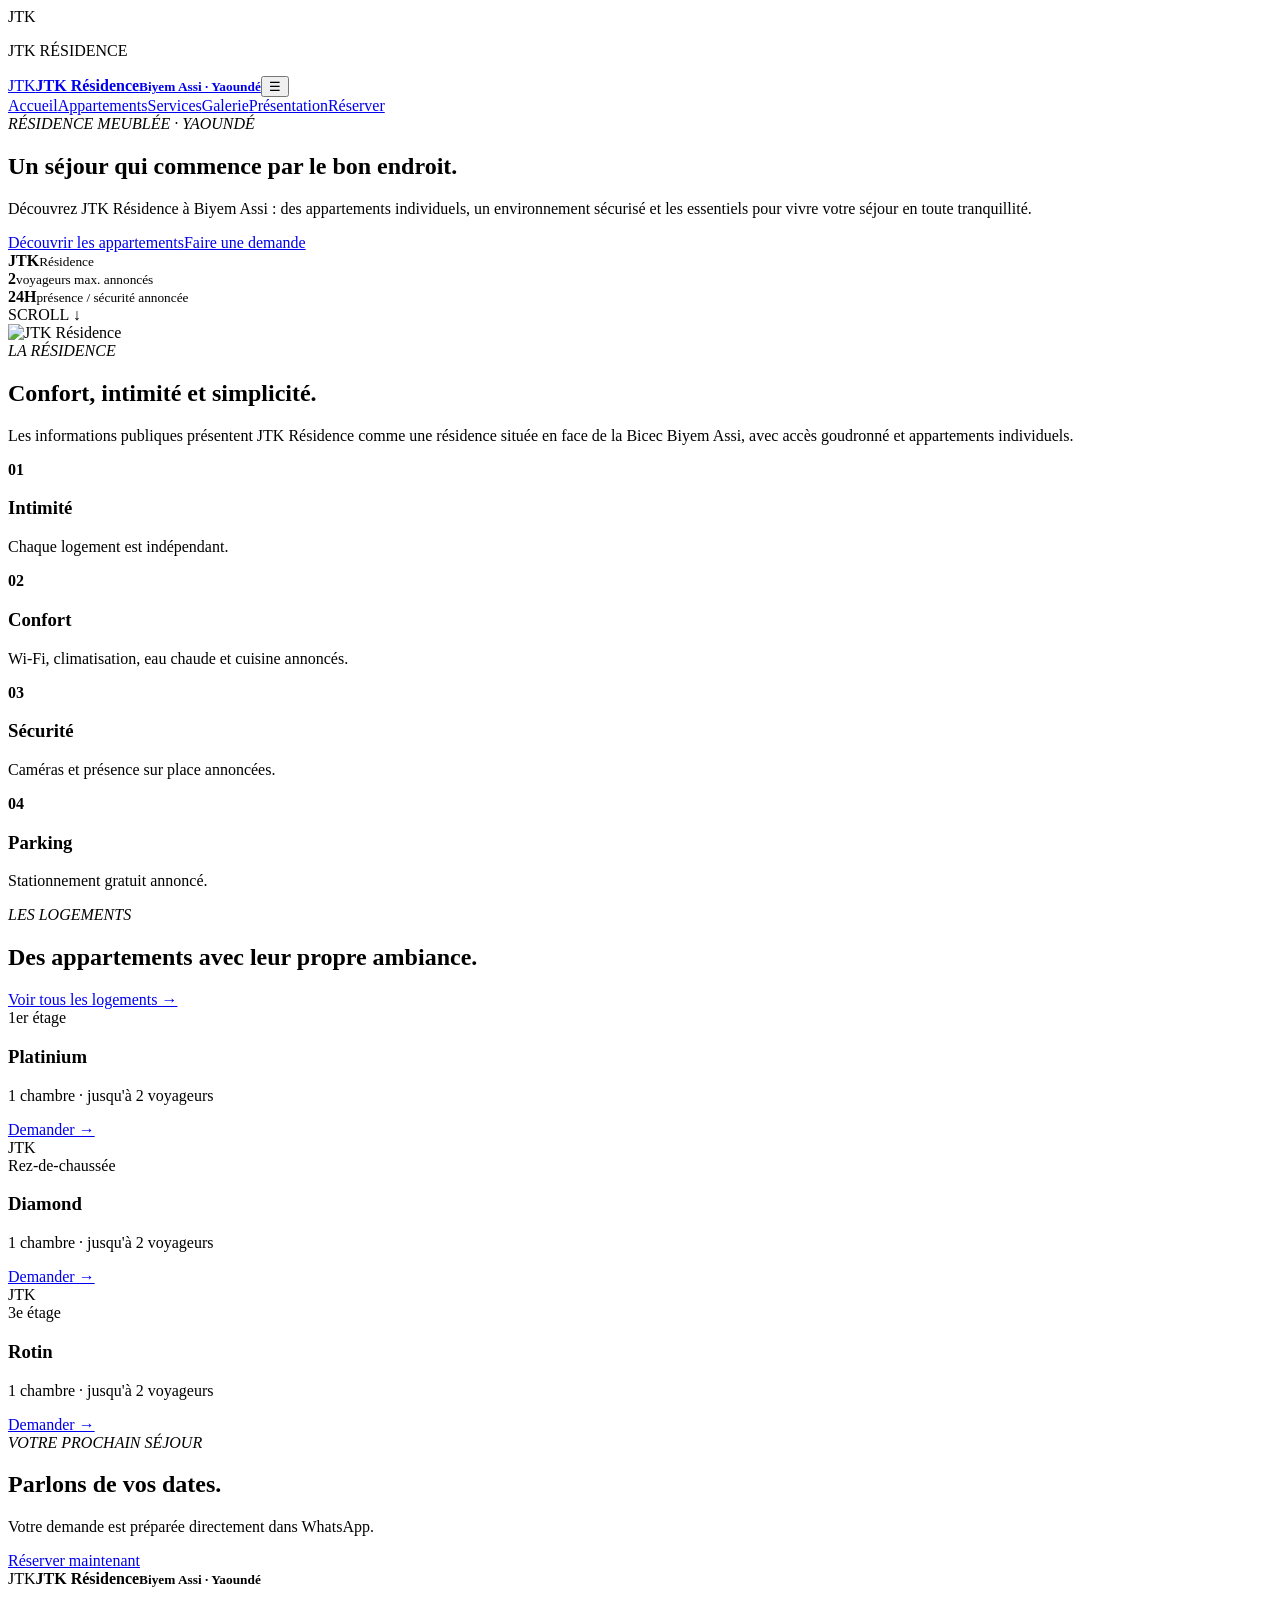
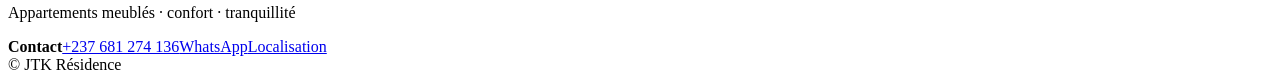
==== index.html @ b297d9b6 "Créer le site JTK Résidence" ====
<!doctype html><html lang="fr"><head><meta charset="utf-8"><meta name="viewport" content="width=device-width,initial-scale=1"><meta name="description" content="JTK Résidence — appartements meublés à Biyem Assi, Yaoundé."><title>JTK Résidence | Yaoundé</title><link rel="stylesheet" href="assets/css/style.css"></head><body>
<div class="preloader"><div class="loader-logo">JTK</div><p>JTK RÉSIDENCE</p><i></i></div><div class="page-wipe"></div>
<header class="header"><div class="wrap nav"><a class="brand" href="index.html"><span>JTK</span><b>JTK Résidence<small>Biyem Assi · Yaoundé</small></b></a><button class="menu" aria-label="Menu">☰</button><nav><a href="index.html">Accueil</a><a href="appartements.html">Appartements</a><a href="services.html">Services</a><a href="galerie.html">Galerie</a><a href="a-propos.html">Présentation</a><a class="pill" href="reservation.html">Réserver</a></nav></div></header>
<main><section class="hero"><div class="hero-bg"></div><div class="wrap hero-content reveal"><em>RÉSIDENCE MEUBLÉE · YAOUNDÉ</em><h1>Un séjour qui commence par le bon endroit.</h1><p>Découvrez JTK Résidence à Biyem Assi : des appartements individuels, un environnement sécurisé et les essentiels pour vivre votre séjour en toute tranquillité.</p><div class="actions"><a class="pill" href="appartements.html">Découvrir les appartements</a><a class="ghost" href="reservation.html">Faire une demande</a></div><div class="stats"><div><strong>JTK</strong><small>Résidence</small></div><div><strong>2</strong><small>voyageurs max. annoncés</small></div><div><strong>24H</strong><small>présence / sécurité annoncée</small></div></div></div><span class="scroll">SCROLL ↓</span></section>
<section class="section"><div class="wrap grid2"><div class="image-card reveal"><img src="https://a0.muscache.com/im/pictures/hosting/Hosting-U3RheVN1cHBseUxpc3Rpbmc6MTQ2MDY1MzM5MTc4NDMzODM2MA%3D%3D/original/935812b8-adc8-4808-ad6f-bfb70c0d30cc.jpeg?im_w=1440" alt="JTK Résidence"></div><div class="reveal"><em class="gold">LA RÉSIDENCE</em><h2>Confort, intimité et simplicité.</h2><p>Les informations publiques présentent JTK Résidence comme une résidence située en face de la Bicec Biyem Assi, avec accès goudronné et appartements individuels.</p><div class="mini-grid"><article><b>01</b><h3>Intimité</h3><p>Chaque logement est indépendant.</p></article><article><b>02</b><h3>Confort</h3><p>Wi‑Fi, climatisation, eau chaude et cuisine annoncés.</p></article><article><b>03</b><h3>Sécurité</h3><p>Caméras et présence sur place annoncées.</p></article><article><b>04</b><h3>Parking</h3><p>Stationnement gratuit annoncé.</p></article></div></div></div></section>
<section class="section dark"><div class="wrap"><div class="heading reveal"><em>LES LOGEMENTS</em><h2>Des appartements avec leur propre ambiance.</h2><a class="ghost" href="appartements.html">Voir tous les logements →</a></div><div class="cards"><article class="card reveal"><div class="card-img photo"></div><div><span>1er étage</span><h3>Platinium</h3><p>1 chambre · jusqu'à 2 voyageurs</p><a href="reservation.html">Demander →</a></div></article><article class="card reveal"><div class="card-img art">JTK</div><div><span>Rez-de-chaussée</span><h3>Diamond</h3><p>1 chambre · jusqu'à 2 voyageurs</p><a href="reservation.html">Demander →</a></div></article><article class="card reveal"><div class="card-img art2">JTK</div><div><span>3e étage</span><h3>Rotin</h3><p>1 chambre · jusqu'à 2 voyageurs</p><a href="reservation.html">Demander →</a></div></article></div></div></section>
<section class="section"><div class="wrap cta reveal"><div><em class="gold">VOTRE PROCHAIN SÉJOUR</em><h2>Parlons de vos dates.</h2><p>Votre demande est préparée directement dans WhatsApp.</p></div><a class="pill" href="reservation.html">Réserver maintenant</a></div></section></main>
<footer><div class="wrap foot"><div><div class="brand"><span>JTK</span><b>JTK Résidence<small>Biyem Assi · Yaoundé</small></b></div><p>Appartements meublés · confort · tranquillité</p></div><div><b>Contact</b><a href="tel:+237681274136">+237 681 274 136</a><a href="https://wa.me/237681274136" target="_blank">WhatsApp</a><a href="contact.html">Localisation</a></div></div><div class="copy">© <span class="year"></span> JTK Résidence</div></footer>
<script src="assets/js/main.js"></script></body></html>
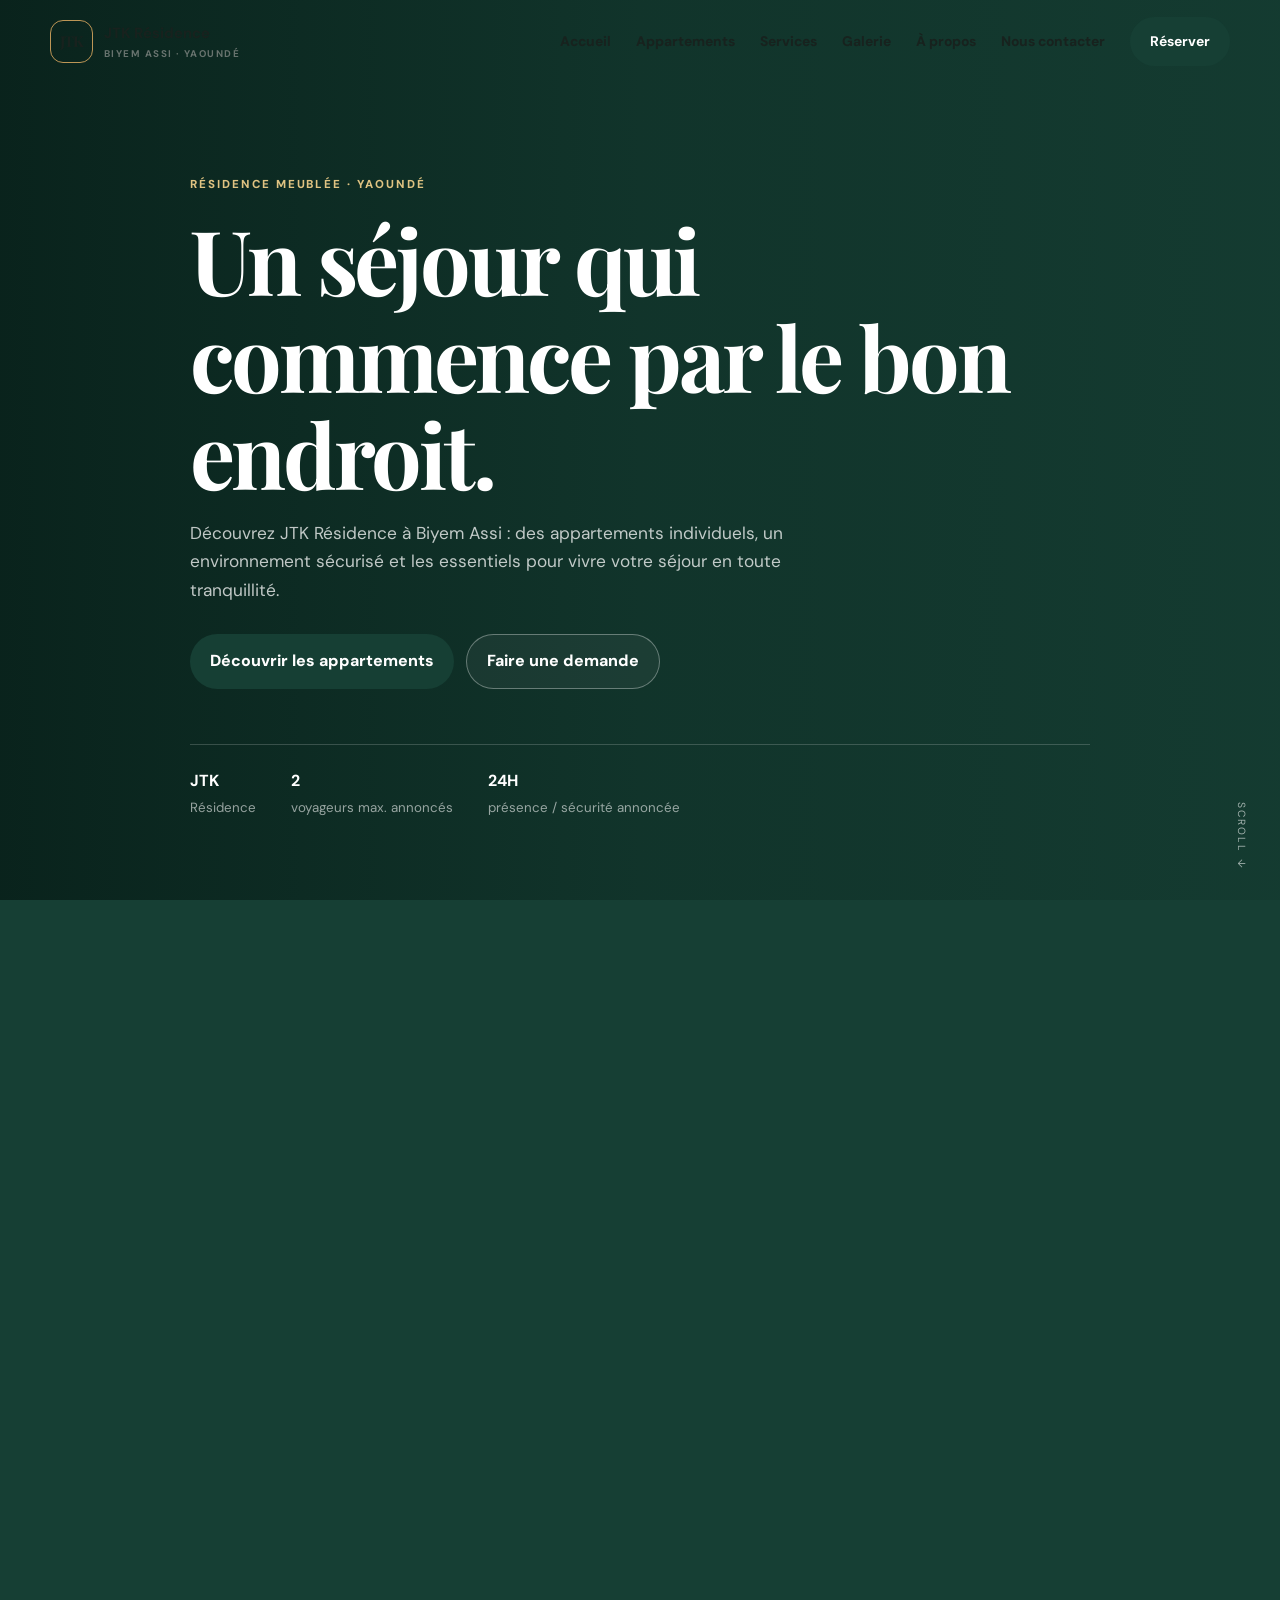
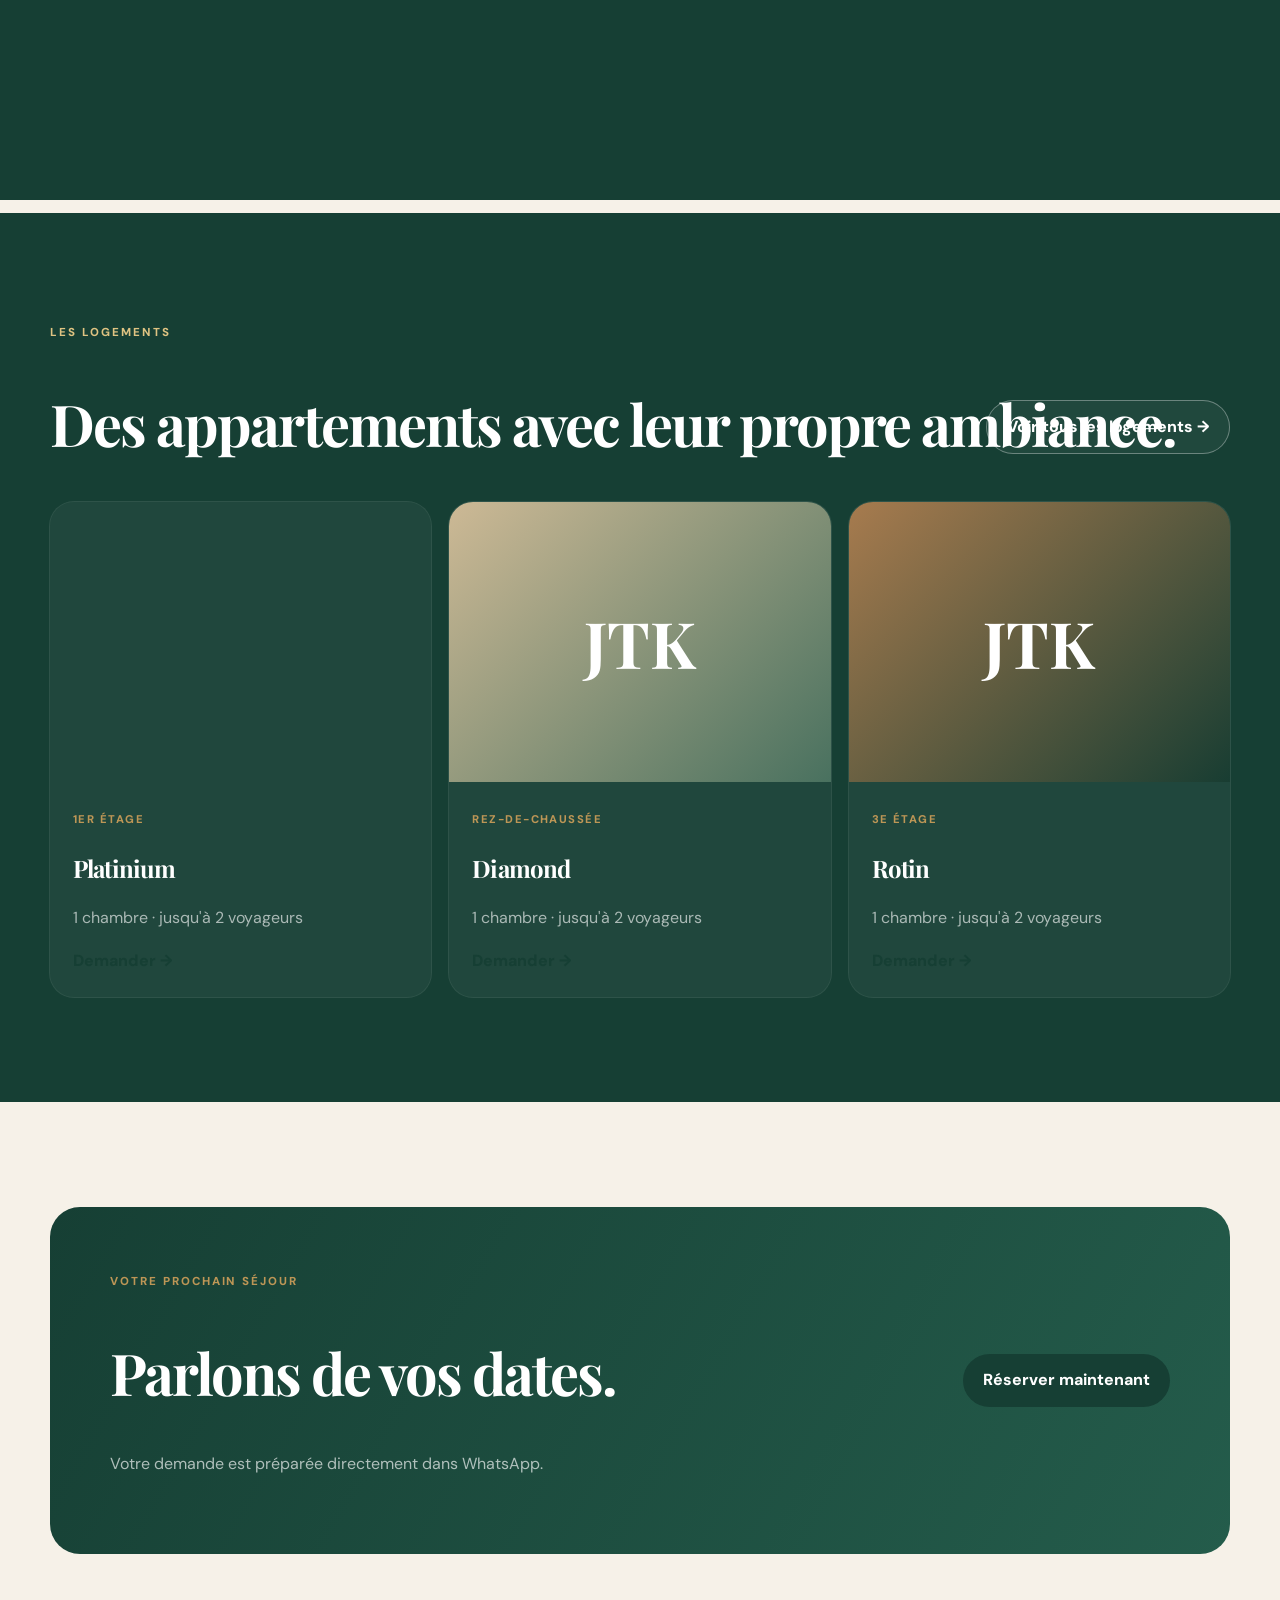
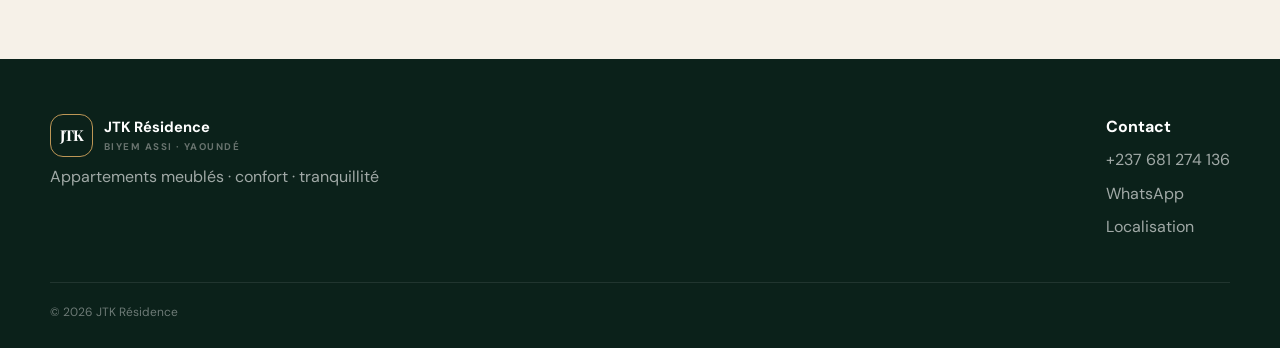
==== commit d513de57: "Améliorer la navigation responsive JTK" ====
--- a/index.html
+++ b/index.html
@@ -1,6 +1,6 @@
 <!doctype html><html lang="fr"><head><meta charset="utf-8"><meta name="viewport" content="width=device-width,initial-scale=1"><meta name="description" content="JTK Résidence — appartements meublés à Biyem Assi, Yaoundé."><title>JTK Résidence | Yaoundé</title><link rel="stylesheet" href="assets/css/style.css"></head><body>
 <div class="preloader"><div class="loader-logo">JTK</div><p>JTK RÉSIDENCE</p><i></i></div><div class="page-wipe"></div>
-<header class="header"><div class="wrap nav"><a class="brand" href="index.html"><span>JTK</span><b>JTK Résidence<small>Biyem Assi · Yaoundé</small></b></a><button class="menu" aria-label="Menu">☰</button><nav><a href="index.html">Accueil</a><a href="appartements.html">Appartements</a><a href="services.html">Services</a><a href="galerie.html">Galerie</a><a href="a-propos.html">Présentation</a><a class="pill" href="reservation.html">Réserver</a></nav></div></header>
+<header class="header"><div class="wrap nav"><a class="brand" href="index.html"><span>JTK</span><b>JTK Résidence<small>Biyem Assi · Yaoundé</small></b></a><button class="menu" type="button" aria-label="Ouvrir le menu" aria-expanded="false" aria-controls="main-menu"><span></span><span></span><span></span></button><nav id="main-menu" aria-label="Navigation principale"><a href="index.html">Accueil</a><a href="appartements.html">Appartements</a><a href="services.html">Services</a><a href="galerie.html">Galerie</a><a href="a-propos.html">À propos</a><a href="contact.html">Nous contacter</a><a class="pill nav-cta" href="reservation.html">Réserver</a></nav></div></header>
 <main><section class="hero"><div class="hero-bg"></div><div class="wrap hero-content reveal"><em>RÉSIDENCE MEUBLÉE · YAOUNDÉ</em><h1>Un séjour qui commence par le bon endroit.</h1><p>Découvrez JTK Résidence à Biyem Assi : des appartements individuels, un environnement sécurisé et les essentiels pour vivre votre séjour en toute tranquillité.</p><div class="actions"><a class="pill" href="appartements.html">Découvrir les appartements</a><a class="ghost" href="reservation.html">Faire une demande</a></div><div class="stats"><div><strong>JTK</strong><small>Résidence</small></div><div><strong>2</strong><small>voyageurs max. annoncés</small></div><div><strong>24H</strong><small>présence / sécurité annoncée</small></div></div></div><span class="scroll">SCROLL ↓</span></section>
 <section class="section"><div class="wrap grid2"><div class="image-card reveal"><img src="https://a0.muscache.com/im/pictures/hosting/Hosting-U3RheVN1cHBseUxpc3Rpbmc6MTQ2MDY1MzM5MTc4NDMzODM2MA%3D%3D/original/935812b8-adc8-4808-ad6f-bfb70c0d30cc.jpeg?im_w=1440" alt="JTK Résidence"></div><div class="reveal"><em class="gold">LA RÉSIDENCE</em><h2>Confort, intimité et simplicité.</h2><p>Les informations publiques présentent JTK Résidence comme une résidence située en face de la Bicec Biyem Assi, avec accès goudronné et appartements individuels.</p><div class="mini-grid"><article><b>01</b><h3>Intimité</h3><p>Chaque logement est indépendant.</p></article><article><b>02</b><h3>Confort</h3><p>Wi‑Fi, climatisation, eau chaude et cuisine annoncés.</p></article><article><b>03</b><h3>Sécurité</h3><p>Caméras et présence sur place annoncées.</p></article><article><b>04</b><h3>Parking</h3><p>Stationnement gratuit annoncé.</p></article></div></div></div></section>
 <section class="section dark"><div class="wrap"><div class="heading reveal"><em>LES LOGEMENTS</em><h2>Des appartements avec leur propre ambiance.</h2><a class="ghost" href="appartements.html">Voir tous les logements →</a></div><div class="cards"><article class="card reveal"><div class="card-img photo"></div><div><span>1er étage</span><h3>Platinium</h3><p>1 chambre · jusqu'à 2 voyageurs</p><a href="reservation.html">Demander →</a></div></article><article class="card reveal"><div class="card-img art">JTK</div><div><span>Rez-de-chaussée</span><h3>Diamond</h3><p>1 chambre · jusqu'à 2 voyageurs</p><a href="reservation.html">Demander →</a></div></article><article class="card reveal"><div class="card-img art2">JTK</div><div><span>3e étage</span><h3>Rotin</h3><p>1 chambre · jusqu'à 2 voyageurs</p><a href="reservation.html">Demander →</a></div></article></div></div></section>
--- a/assets/css/style.css
+++ b/assets/css/style.css
@@ -0,0 +1 @@
+@import url('https://fonts.googleapis.com/css2?family=DM+Sans:wght@400;500;600;700&family=Playfair+Display:wght@500;600;700&display=swap');:root{--green:#163f34;--green2:#245c4b;--cream:#f6f1e8;--gold:#bd9656;--ink:#18221e;--muted:#68736e;--line:rgba(24,34,30,.12);--shadow:0 24px 70px rgba(10,30,23,.13)}*{box-sizing:border-box}html{scroll-behavior:smooth}body{margin:0;background:var(--cream);color:var(--ink);font:16px/1.65 "DM Sans",sans-serif}a{text-decoration:none;color:inherit}img{max-width:100%;display:block}.wrap{width:min(1180px,calc(100% - 36px));margin:auto}h1,h2,h3{font-family:"Playfair Display",serif;line-height:1.08;letter-spacing:-.035em}h1{font-size:clamp(3rem,7vw,6.4rem);margin:15px 0}h2{font-size:clamp(2.3rem,4.5vw,4rem)}h3{font-size:1.5rem}p{color:var(--muted)}em{font-style:normal;color:#dfc382;letter-spacing:.17em;font-size:.72rem;font-weight:800}.header{position:fixed;z-index:1000;top:0;left:0;right:0;padding:17px 0;transition:.35s}.header.scrolled{background:#f6f1e8ef;backdrop-filter:blur(16px);box-shadow:0 8px 30px #0000000d}.nav{display:flex;align-items:center;justify-content:space-between}.brand{display:flex;align-items:center;gap:11px}.brand>span,.loader-logo{width:43px;height:43px;border:1px solid var(--gold);border-radius:13px;display:grid;place-items:center;font:700 15px "Playfair Display",serif;letter-spacing:-.08em}.brand b{font-size:.92rem}.brand small{display:block;font-size:.61rem;letter-spacing:.15em;color:var(--muted);text-transform:uppercase}.nav nav{display:flex;align-items:center;gap:25px}.nav nav a{font-size:.87rem;font-weight:700}.pill,.ghost{display:inline-flex;align-items:center;justify-content:center;padding:13px 20px;border-radius:999px;font-weight:800;transition:.3s}.pill{background:var(--green);color:#fff}.pill:hover{transform:translateY(-3px);background:var(--green2);box-shadow:0 14px 30px #163f3430}.ghost{border:1px solid #ffffff55;color:#fff;background:#ffffff0c}.menu{display:none;border:0;background:none;font-size:1.5rem}.hero{min-height:100svh;background:var(--green);color:#fff;position:relative;display:grid;align-items:end;overflow:hidden}.hero-bg{position:absolute;inset:0;background:linear-gradient(90deg,#071e18d9,#071e1855,#071e1820),url("https://a0.muscache.com/im/pictures/hosting/Hosting-U3RheVN1cHBseUxpc3Rpbmc6MTQ2MDY1MzM5MTc4NDMzODM2MA%3D%3D/original/935812b8-adc8-4808-ad6f-bfb70c0d30cc.jpeg?im_w=1440") center/cover;animation:zoom 10s ease-out}.hero-content{position:relative;padding:165px 0 75px;max-width:900px}.hero p{max-width:650px;color:#ffffffbd;font-size:1.08rem}.actions{display:flex;gap:12px;flex-wrap:wrap;margin-top:30px}.stats{display:flex;gap:35px;flex-wrap:wrap;border-top:1px solid #ffffff2e;margin-top:55px;padding-top:23px}.stats strong{display:block;color:#fff}.stats small{color:#ffffff91}.scroll{position:absolute;right:30px;bottom:30px;writing-mode:vertical-rl;font-size:.65rem;letter-spacing:.2em;color:#ffffff99}.section{padding:105px 0}.grid2{display:grid;grid-template-columns:1fr 1fr;gap:75px;align-items:center}.image-card{border-radius:28px;overflow:hidden;box-shadow:var(--shadow)}.image-card img{height:600px;width:100%;object-fit:cover}.gold{color:var(--gold)}.mini-grid{display:grid;grid-template-columns:1fr 1fr;gap:12px;margin:28px 0}.mini-grid article{background:#fff;border:1px solid var(--line);border-radius:18px;padding:19px}.mini-grid b{color:var(--gold)}.mini-grid h3{margin:8px 0}.mini-grid p{font-size:.88rem;margin:0}.dark{background:var(--green);color:#fff}.dark p{color:#ffffff9e}.heading{margin-bottom:38px;position:relative}.heading .ghost{position:absolute;right:0;bottom:0}.cards{display:grid;grid-template-columns:repeat(3,1fr);gap:18px}.card{background:#fff;border-radius:24px;overflow:hidden;box-shadow:0 0 0 1px var(--line);transition:.4s}.dark .card{background:#ffffff0b;box-shadow:0 0 0 1px #ffffff1a}.card:hover{transform:translateY(-7px);box-shadow:var(--shadow)}.card-img{height:280px;display:grid;place-items:center;color:#fff;font:700 4rem "Playfair Display",serif;overflow:hidden}.photo{background:url("https://a0.muscache.com/im/pictures/hosting/Hosting-U3RheVN1cHBseUxpc3Rpbmc6MTQ2MDY1MzM5MTc4NDMzODM2MA%3D%3D/original/935812b8-adc8-4808-ad6f-bfb70c0d30cc.jpeg?im_w=1440") center/cover}.art{background:linear-gradient(135deg,#cdb995,#49715f)}.art2{background:linear-gradient(135deg,#a77b4e,#183d32)}.art3{background:linear-gradient(135deg,#765438,#345d4e)}.art4{background:linear-gradient(135deg,#d9cbb7,#658374)}.card>div:last-child{padding:23px}.card span{font-size:.7rem;text-transform:uppercase;letter-spacing:.13em;color:var(--gold);font-weight:800}.card a:not(.pill){font-weight:800;color:var(--green)}.cta{background:linear-gradient(120deg,var(--green),var(--green2));border-radius:30px;padding:60px;color:#fff;display:flex;justify-content:space-between;align-items:center;gap:25px}.cta p{color:#ffffffa6}.pagehero{padding:180px 0 90px;background:linear-gradient(120deg,var(--green),var(--green2));color:#fff}.pagehero p{max-width:700px;color:#ffffffad}.light{grid-template-columns:repeat(2,1fr)}.service-grid{display:grid;grid-template-columns:repeat(4,1fr);gap:15px}.service{background:#fff;padding:27px;border-radius:22px;border:1px solid var(--line);transition:.35s}.service:hover{transform:translateY(-6px);box-shadow:var(--shadow)}.service>b{width:45px;height:45px;border-radius:14px;background:var(--cream);color:var(--green);display:grid;place-items:center}.service h2{font-size:1.45rem;margin:18px 0 7px}.service p{margin:0}.gallery{display:grid;grid-template-columns:1.4fr .8fr .8fr;grid-auto-rows:260px;gap:12px}.gallery>*{border-radius:22px;min-height:0}.gallery .wide{grid-row:span 2}.gallery img{width:100%;height:100%;object-fit:cover}.quote{background:#fff;border-radius:28px;padding:45px;box-shadow:var(--shadow)}.quote span{font:700 6rem "Playfair Display",serif;color:var(--gold);line-height:.5}.form-wrap,.contact-grid{display:grid;grid-template-columns:1.2fr .8fr;gap:25px}.form-card,.side-card{background:#fff;border:1px solid var(--line);border-radius:26px;padding:32px}.form{display:grid;gap:16px}.form label{font-size:.8rem;font-weight:800;display:grid;gap:7px}.form input,.form select,.form textarea{border:1px solid var(--line);border-radius:13px;padding:13px;background:#fff;outline:none}.form textarea{min-height:140px;resize:vertical}.row{display:grid;grid-template-columns:1fr 1fr;gap:15px}.side-card{display:flex;flex-direction:column;align-items:flex-start;gap:13px}.side-card h2{margin:8px 0}.map{width:100%;height:500px;border:0;border-radius:26px}.lightbox{display:none;position:fixed;z-index:2000;inset:0;background:#071e18ee;place-items:center;padding:20px}.lightbox.open{display:grid}.lightbox img{max-height:90vh;max-width:92vw;border-radius:20px}.lightbox button{position:absolute;right:22px;top:20px;border:0;background:#ffffff1a;color:#fff;border-radius:50%;width:45px;height:45px;font-size:1.4rem}.preloader{position:fixed;z-index:3000;inset:0;background:var(--green);color:#fff;display:grid;place-content:center;text-align:center;transition:.55s}.preloader.hide{opacity:0;visibility:hidden}.preloader i{display:block;width:160px;height:2px;background:linear-gradient(90deg,transparent,var(--gold),transparent);margin:16px auto;animation:load 1s infinite}.page-wipe{position:fixed;z-index:2500;inset:0;background:var(--green);transform:translateY(100%);pointer-events:none}.page-wipe.go{animation:wipe .65s ease forwards}.reveal{opacity:0;transform:translateY(25px);transition:.8s}.reveal.show{opacity:1;transform:none}footer{background:#0b211a;color:#fff;padding:55px 0 25px}footer p,footer a{color:#ffffff9c;display:block;margin:7px 0}.foot{display:flex;justify-content:space-between;gap:30px;padding-bottom:35px;border-bottom:1px solid #ffffff17}.copy{width:min(1180px,calc(100% - 36px));margin:20px auto 0;color:#ffffff66;font-size:.75rem}@keyframes zoom{to{transform:scale(1.05)}}@keyframes load{50%{opacity:.4}}@keyframes wipe{0%{transform:translateY(100%)}45%{transform:translateY(0)}100%{transform:translateY(-100%)}}@media(max-width:900px){.nav nav{position:fixed;left:15px;right:15px;top:75px;background:#f6f1e8;padding:20px;border-radius:20px;display:grid;gap:15px;box-shadow:var(--shadow);transform:translateY(-15px);opacity:0;pointer-events:none;transition:.3s}.nav nav.open{transform:none;opacity:1;pointer-events:auto}.menu{display:block}.grid2,.contact-grid,.form-wrap{grid-template-columns:1fr}.cards{grid-template-columns:1fr 1fr}.service-grid{grid-template-columns:1fr 1fr}.heading .ghost{position:static;margin-top:15px}.gallery{grid-template-columns:1fr 1fr}}@media(max-width:600px){.wrap{width:calc(100% - 28px)}.section{padding:75px 0}.hero-content{padding:145px 0 60px}.cards,.light,.service-grid,.row{grid-template-columns:1fr}.image-card img{height:430px}.gallery{grid-template-columns:1fr;grid-auto-rows:210px}.gallery .wide{grid-row:span 1}.cta{padding:38px 25px;display:block}.cta .pill{margin-top:15px}.foot{display:grid}.pagehero{padding:145px 0 70px}}@media(prefers-reduced-motion:reduce){*{animation:none!important;transition:none!important;scroll-behavior:auto!important}.reveal{opacity:1;transform:none}}
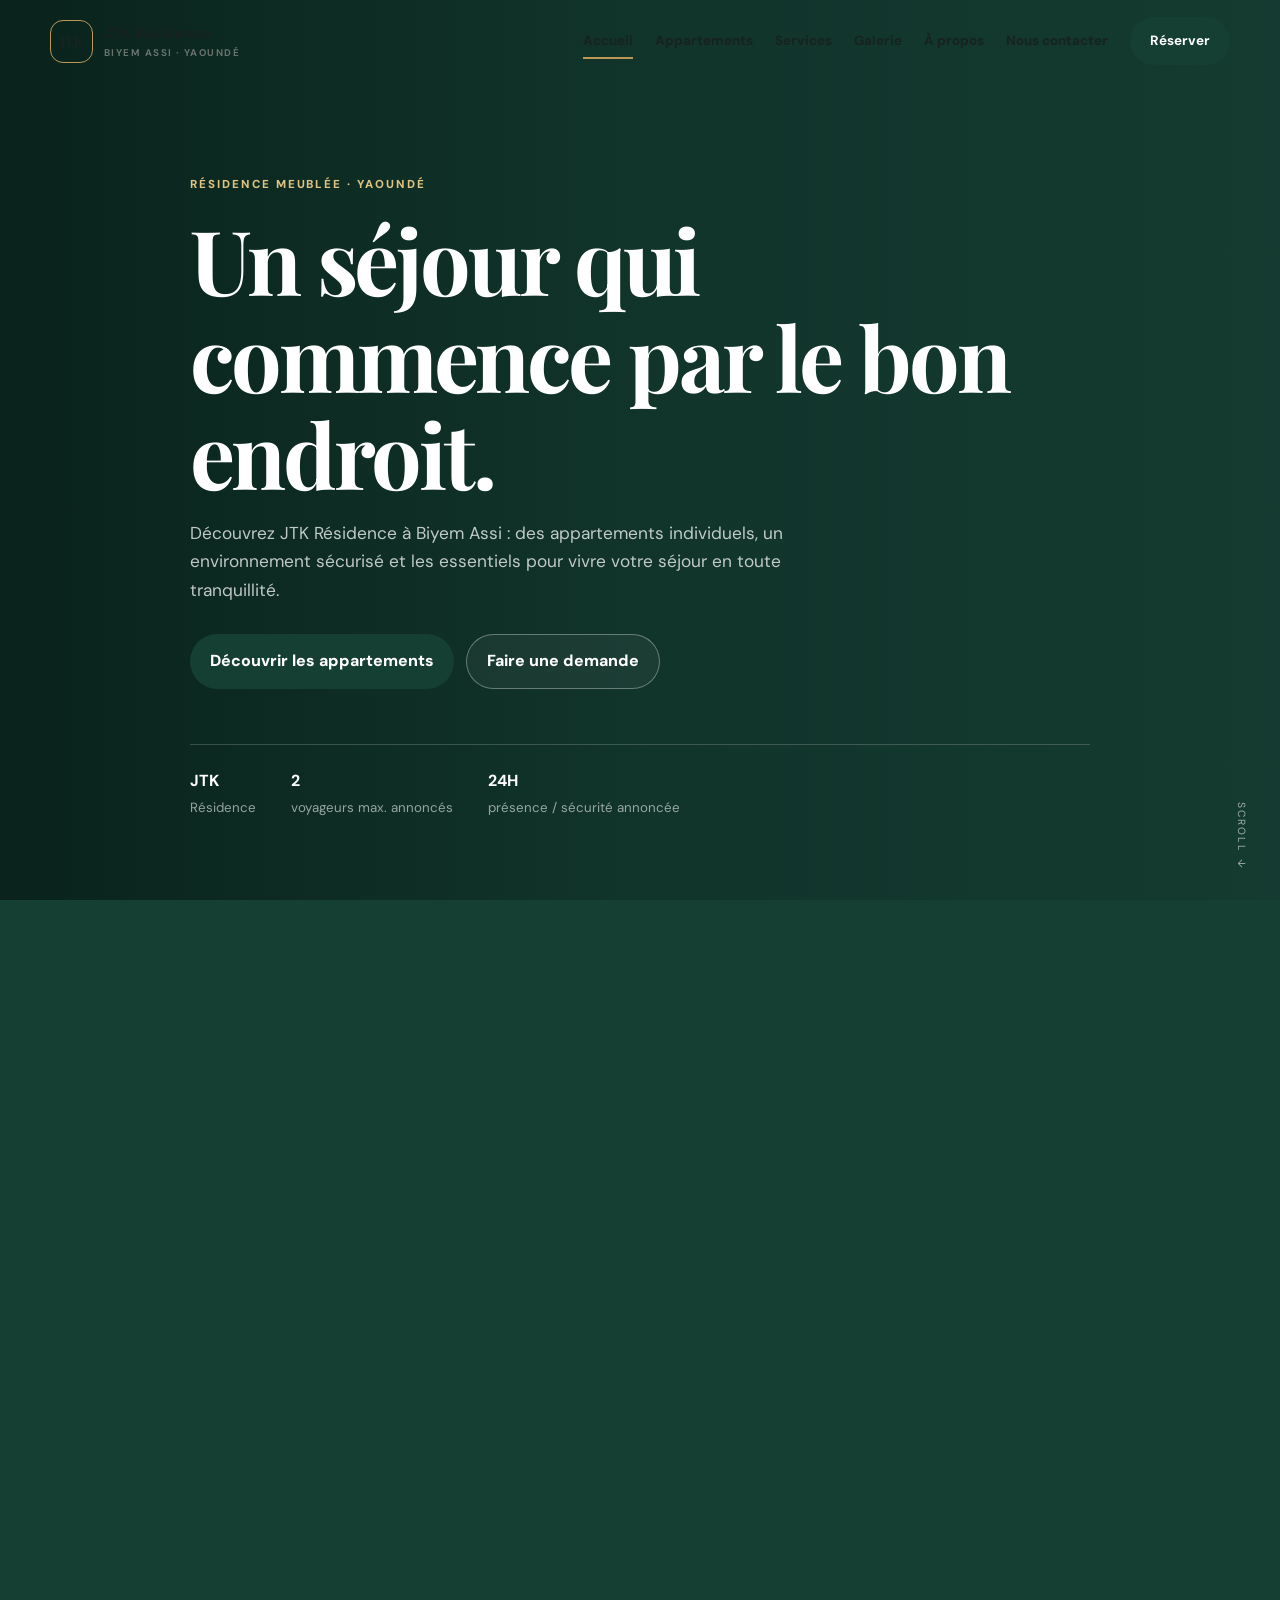
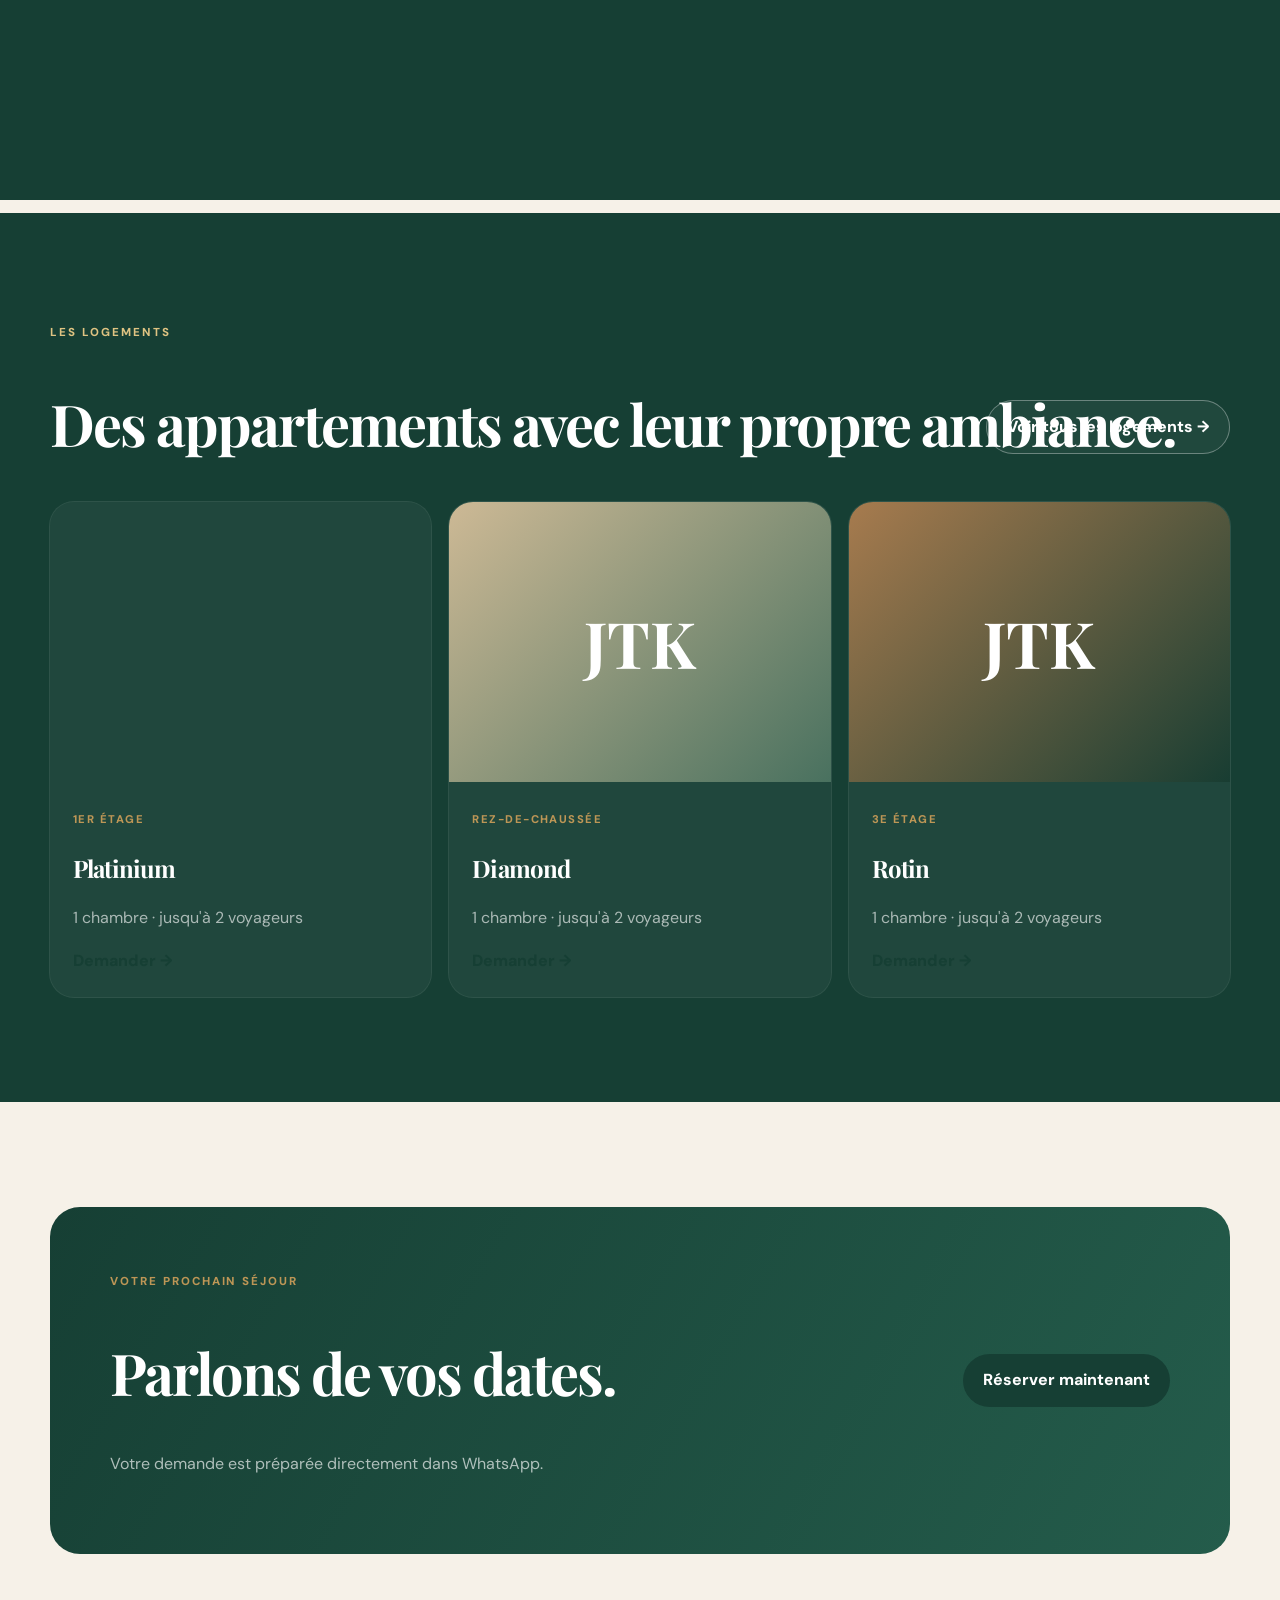
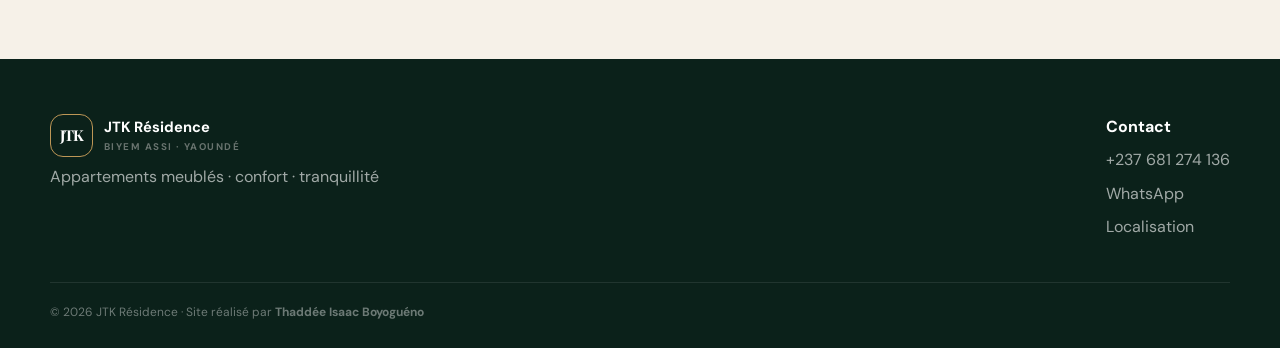
==== commit dafbdd2c: "Ajouter le crédit du créateur dans le footer" ====
--- a/index.html
+++ b/index.html
@@ -5,5 +5,5 @@
 <section class="section"><div class="wrap grid2"><div class="image-card reveal"><img src="https://a0.muscache.com/im/pictures/hosting/Hosting-U3RheVN1cHBseUxpc3Rpbmc6MTQ2MDY1MzM5MTc4NDMzODM2MA%3D%3D/original/935812b8-adc8-4808-ad6f-bfb70c0d30cc.jpeg?im_w=1440" alt="JTK Résidence"></div><div class="reveal"><em class="gold">LA RÉSIDENCE</em><h2>Confort, intimité et simplicité.</h2><p>Les informations publiques présentent JTK Résidence comme une résidence située en face de la Bicec Biyem Assi, avec accès goudronné et appartements individuels.</p><div class="mini-grid"><article><b>01</b><h3>Intimité</h3><p>Chaque logement est indépendant.</p></article><article><b>02</b><h3>Confort</h3><p>Wi‑Fi, climatisation, eau chaude et cuisine annoncés.</p></article><article><b>03</b><h3>Sécurité</h3><p>Caméras et présence sur place annoncées.</p></article><article><b>04</b><h3>Parking</h3><p>Stationnement gratuit annoncé.</p></article></div></div></div></section>
 <section class="section dark"><div class="wrap"><div class="heading reveal"><em>LES LOGEMENTS</em><h2>Des appartements avec leur propre ambiance.</h2><a class="ghost" href="appartements.html">Voir tous les logements →</a></div><div class="cards"><article class="card reveal"><div class="card-img photo"></div><div><span>1er étage</span><h3>Platinium</h3><p>1 chambre · jusqu'à 2 voyageurs</p><a href="reservation.html">Demander →</a></div></article><article class="card reveal"><div class="card-img art">JTK</div><div><span>Rez-de-chaussée</span><h3>Diamond</h3><p>1 chambre · jusqu'à 2 voyageurs</p><a href="reservation.html">Demander →</a></div></article><article class="card reveal"><div class="card-img art2">JTK</div><div><span>3e étage</span><h3>Rotin</h3><p>1 chambre · jusqu'à 2 voyageurs</p><a href="reservation.html">Demander →</a></div></article></div></div></section>
 <section class="section"><div class="wrap cta reveal"><div><em class="gold">VOTRE PROCHAIN SÉJOUR</em><h2>Parlons de vos dates.</h2><p>Votre demande est préparée directement dans WhatsApp.</p></div><a class="pill" href="reservation.html">Réserver maintenant</a></div></section></main>
-<footer><div class="wrap foot"><div><div class="brand"><span>JTK</span><b>JTK Résidence<small>Biyem Assi · Yaoundé</small></b></div><p>Appartements meublés · confort · tranquillité</p></div><div><b>Contact</b><a href="tel:+237681274136">+237 681 274 136</a><a href="https://wa.me/237681274136" target="_blank">WhatsApp</a><a href="contact.html">Localisation</a></div></div><div class="copy">© <span class="year"></span> JTK Résidence</div></footer>
+<footer><div class="wrap foot"><div><div class="brand"><span>JTK</span><b>JTK Résidence<small>Biyem Assi · Yaoundé</small></b></div><p>Appartements meublés · confort · tranquillité</p></div><div><b>Contact</b><a href="tel:+237681274136">+237 681 274 136</a><a href="https://wa.me/237681274136" target="_blank">WhatsApp</a><a href="contact.html">Localisation</a></div></div><div class="copy">© <span class="year"></span> JTK Résidence · Site réalisé par <strong>Thaddée Isaac Boyoguéno</strong></div></footer>
 <script src="assets/js/main.js"></script></body></html>
--- a/assets/css/style.css
+++ b/assets/css/style.css
@@ -1 +1 @@
-@import url('https://fonts.googleapis.com/css2?family=DM+Sans:wght@400;500;600;700&family=Playfair+Display:wght@500;600;700&display=swap');:root{--green:#163f34;--green2:#245c4b;--cream:#f6f1e8;--gold:#bd9656;--ink:#18221e;--muted:#68736e;--line:rgba(24,34,30,.12);--shadow:0 24px 70px rgba(10,30,23,.13)}*{box-sizing:border-box}html{scroll-behavior:smooth}body{margin:0;background:var(--cream);color:var(--ink);font:16px/1.65 "DM Sans",sans-serif}a{text-decoration:none;color:inherit}img{max-width:100%;display:block}.wrap{width:min(1180px,calc(100% - 36px));margin:auto}h1,h2,h3{font-family:"Playfair Display",serif;line-height:1.08;letter-spacing:-.035em}h1{font-size:clamp(3rem,7vw,6.4rem);margin:15px 0}h2{font-size:clamp(2.3rem,4.5vw,4rem)}h3{font-size:1.5rem}p{color:var(--muted)}em{font-style:normal;color:#dfc382;letter-spacing:.17em;font-size:.72rem;font-weight:800}.header{position:fixed;z-index:1000;top:0;left:0;right:0;padding:17px 0;transition:.35s}.header.scrolled{background:#f6f1e8ef;backdrop-filter:blur(16px);box-shadow:0 8px 30px #0000000d}.nav{display:flex;align-items:center;justify-content:space-between}.brand{display:flex;align-items:center;gap:11px}.brand>span,.loader-logo{width:43px;height:43px;border:1px solid var(--gold);border-radius:13px;display:grid;place-items:center;font:700 15px "Playfair Display",serif;letter-spacing:-.08em}.brand b{font-size:.92rem}.brand small{display:block;font-size:.61rem;letter-spacing:.15em;color:var(--muted);text-transform:uppercase}.nav nav{display:flex;align-items:center;gap:25px}.nav nav a{font-size:.87rem;font-weight:700}.pill,.ghost{display:inline-flex;align-items:center;justify-content:center;padding:13px 20px;border-radius:999px;font-weight:800;transition:.3s}.pill{background:var(--green);color:#fff}.pill:hover{transform:translateY(-3px);background:var(--green2);box-shadow:0 14px 30px #163f3430}.ghost{border:1px solid #ffffff55;color:#fff;background:#ffffff0c}.menu{display:none;border:0;background:none;font-size:1.5rem}.hero{min-height:100svh;background:var(--green);color:#fff;position:relative;display:grid;align-items:end;overflow:hidden}.hero-bg{position:absolute;inset:0;background:linear-gradient(90deg,#071e18d9,#071e1855,#071e1820),url("https://a0.muscache.com/im/pictures/hosting/Hosting-U3RheVN1cHBseUxpc3Rpbmc6MTQ2MDY1MzM5MTc4NDMzODM2MA%3D%3D/original/935812b8-adc8-4808-ad6f-bfb70c0d30cc.jpeg?im_w=1440") center/cover;animation:zoom 10s ease-out}.hero-content{position:relative;padding:165px 0 75px;max-width:900px}.hero p{max-width:650px;color:#ffffffbd;font-size:1.08rem}.actions{display:flex;gap:12px;flex-wrap:wrap;margin-top:30px}.stats{display:flex;gap:35px;flex-wrap:wrap;border-top:1px solid #ffffff2e;margin-top:55px;padding-top:23px}.stats strong{display:block;color:#fff}.stats small{color:#ffffff91}.scroll{position:absolute;right:30px;bottom:30px;writing-mode:vertical-rl;font-size:.65rem;letter-spacing:.2em;color:#ffffff99}.section{padding:105px 0}.grid2{display:grid;grid-template-columns:1fr 1fr;gap:75px;align-items:center}.image-card{border-radius:28px;overflow:hidden;box-shadow:var(--shadow)}.image-card img{height:600px;width:100%;object-fit:cover}.gold{color:var(--gold)}.mini-grid{display:grid;grid-template-columns:1fr 1fr;gap:12px;margin:28px 0}.mini-grid article{background:#fff;border:1px solid var(--line);border-radius:18px;padding:19px}.mini-grid b{color:var(--gold)}.mini-grid h3{margin:8px 0}.mini-grid p{font-size:.88rem;margin:0}.dark{background:var(--green);color:#fff}.dark p{color:#ffffff9e}.heading{margin-bottom:38px;position:relative}.heading .ghost{position:absolute;right:0;bottom:0}.cards{display:grid;grid-template-columns:repeat(3,1fr);gap:18px}.card{background:#fff;border-radius:24px;overflow:hidden;box-shadow:0 0 0 1px var(--line);transition:.4s}.dark .card{background:#ffffff0b;box-shadow:0 0 0 1px #ffffff1a}.card:hover{transform:translateY(-7px);box-shadow:var(--shadow)}.card-img{height:280px;display:grid;place-items:center;color:#fff;font:700 4rem "Playfair Display",serif;overflow:hidden}.photo{background:url("https://a0.muscache.com/im/pictures/hosting/Hosting-U3RheVN1cHBseUxpc3Rpbmc6MTQ2MDY1MzM5MTc4NDMzODM2MA%3D%3D/original/935812b8-adc8-4808-ad6f-bfb70c0d30cc.jpeg?im_w=1440") center/cover}.art{background:linear-gradient(135deg,#cdb995,#49715f)}.art2{background:linear-gradient(135deg,#a77b4e,#183d32)}.art3{background:linear-gradient(135deg,#765438,#345d4e)}.art4{background:linear-gradient(135deg,#d9cbb7,#658374)}.card>div:last-child{padding:23px}.card span{font-size:.7rem;text-transform:uppercase;letter-spacing:.13em;color:var(--gold);font-weight:800}.card a:not(.pill){font-weight:800;color:var(--green)}.cta{background:linear-gradient(120deg,var(--green),var(--green2));border-radius:30px;padding:60px;color:#fff;display:flex;justify-content:space-between;align-items:center;gap:25px}.cta p{color:#ffffffa6}.pagehero{padding:180px 0 90px;background:linear-gradient(120deg,var(--green),var(--green2));color:#fff}.pagehero p{max-width:700px;color:#ffffffad}.light{grid-template-columns:repeat(2,1fr)}.service-grid{display:grid;grid-template-columns:repeat(4,1fr);gap:15px}.service{background:#fff;padding:27px;border-radius:22px;border:1px solid var(--line);transition:.35s}.service:hover{transform:translateY(-6px);box-shadow:var(--shadow)}.service>b{width:45px;height:45px;border-radius:14px;background:var(--cream);color:var(--green);display:grid;place-items:center}.service h2{font-size:1.45rem;margin:18px 0 7px}.service p{margin:0}.gallery{display:grid;grid-template-columns:1.4fr .8fr .8fr;grid-auto-rows:260px;gap:12px}.gallery>*{border-radius:22px;min-height:0}.gallery .wide{grid-row:span 2}.gallery img{width:100%;height:100%;object-fit:cover}.quote{background:#fff;border-radius:28px;padding:45px;box-shadow:var(--shadow)}.quote span{font:700 6rem "Playfair Display",serif;color:var(--gold);line-height:.5}.form-wrap,.contact-grid{display:grid;grid-template-columns:1.2fr .8fr;gap:25px}.form-card,.side-card{background:#fff;border:1px solid var(--line);border-radius:26px;padding:32px}.form{display:grid;gap:16px}.form label{font-size:.8rem;font-weight:800;display:grid;gap:7px}.form input,.form select,.form textarea{border:1px solid var(--line);border-radius:13px;padding:13px;background:#fff;outline:none}.form textarea{min-height:140px;resize:vertical}.row{display:grid;grid-template-columns:1fr 1fr;gap:15px}.side-card{display:flex;flex-direction:column;align-items:flex-start;gap:13px}.side-card h2{margin:8px 0}.map{width:100%;height:500px;border:0;border-radius:26px}.lightbox{display:none;position:fixed;z-index:2000;inset:0;background:#071e18ee;place-items:center;padding:20px}.lightbox.open{display:grid}.lightbox img{max-height:90vh;max-width:92vw;border-radius:20px}.lightbox button{position:absolute;right:22px;top:20px;border:0;background:#ffffff1a;color:#fff;border-radius:50%;width:45px;height:45px;font-size:1.4rem}.preloader{position:fixed;z-index:3000;inset:0;background:var(--green);color:#fff;display:grid;place-content:center;text-align:center;transition:.55s}.preloader.hide{opacity:0;visibility:hidden}.preloader i{display:block;width:160px;height:2px;background:linear-gradient(90deg,transparent,var(--gold),transparent);margin:16px auto;animation:load 1s infinite}.page-wipe{position:fixed;z-index:2500;inset:0;background:var(--green);transform:translateY(100%);pointer-events:none}.page-wipe.go{animation:wipe .65s ease forwards}.reveal{opacity:0;transform:translateY(25px);transition:.8s}.reveal.show{opacity:1;transform:none}footer{background:#0b211a;color:#fff;padding:55px 0 25px}footer p,footer a{color:#ffffff9c;display:block;margin:7px 0}.foot{display:flex;justify-content:space-between;gap:30px;padding-bottom:35px;border-bottom:1px solid #ffffff17}.copy{width:min(1180px,calc(100% - 36px));margin:20px auto 0;color:#ffffff66;font-size:.75rem}@keyframes zoom{to{transform:scale(1.05)}}@keyframes load{50%{opacity:.4}}@keyframes wipe{0%{transform:translateY(100%)}45%{transform:translateY(0)}100%{transform:translateY(-100%)}}@media(max-width:900px){.nav nav{position:fixed;left:15px;right:15px;top:75px;background:#f6f1e8;padding:20px;border-radius:20px;display:grid;gap:15px;box-shadow:var(--shadow);transform:translateY(-15px);opacity:0;pointer-events:none;transition:.3s}.nav nav.open{transform:none;opacity:1;pointer-events:auto}.menu{display:block}.grid2,.contact-grid,.form-wrap{grid-template-columns:1fr}.cards{grid-template-columns:1fr 1fr}.service-grid{grid-template-columns:1fr 1fr}.heading .ghost{position:static;margin-top:15px}.gallery{grid-template-columns:1fr 1fr}}@media(max-width:600px){.wrap{width:calc(100% - 28px)}.section{padding:75px 0}.hero-content{padding:145px 0 60px}.cards,.light,.service-grid,.row{grid-template-columns:1fr}.image-card img{height:430px}.gallery{grid-template-columns:1fr;grid-auto-rows:210px}.gallery .wide{grid-row:span 1}.cta{padding:38px 25px;display:block}.cta .pill{margin-top:15px}.foot{display:grid}.pagehero{padding:145px 0 70px}}@media(prefers-reduced-motion:reduce){*{animation:none!important;transition:none!important;scroll-behavior:auto!important}.reveal{opacity:1;transform:none}}+@import url('https://fonts.googleapis.com/css2?family=DM+Sans:wght@400;500;600;700&family=Playfair+Display:wght@500;600;700&display=swap');:root{--green:#163f34;--green2:#245c4b;--cream:#f6f1e8;--gold:#bd9656;--ink:#18221e;--muted:#68736e;--line:rgba(24,34,30,.12);--shadow:0 24px 70px rgba(10,30,23,.13)}*{box-sizing:border-box}html{scroll-behavior:smooth}body{margin:0;background:var(--cream);color:var(--ink);font:16px/1.65 "DM Sans",sans-serif}a{text-decoration:none;color:inherit}img{max-width:100%;display:block}.wrap{width:min(1180px,calc(100% - 36px));margin:auto}h1,h2,h3{font-family:"Playfair Display",serif;line-height:1.08;letter-spacing:-.035em}h1{font-size:clamp(3rem,7vw,6.4rem);margin:15px 0}h2{font-size:clamp(2.3rem,4.5vw,4rem)}h3{font-size:1.5rem}p{color:var(--muted)}em{font-style:normal;color:#dfc382;letter-spacing:.17em;font-size:.72rem;font-weight:800}.header{position:fixed;z-index:1000;top:0;left:0;right:0;padding:17px 0;transition:.35s}.header.scrolled{background:#f6f1e8ef;backdrop-filter:blur(16px);box-shadow:0 8px 30px #0000000d}.nav{display:flex;align-items:center;justify-content:space-between}.brand{display:flex;align-items:center;gap:11px}.brand>span,.loader-logo{width:43px;height:43px;border:1px solid var(--gold);border-radius:13px;display:grid;place-items:center;font:700 15px "Playfair Display",serif;letter-spacing:-.08em}.brand b{font-size:.92rem}.brand small{display:block;font-size:.61rem;letter-spacing:.15em;color:var(--muted);text-transform:uppercase}.nav nav{display:flex;align-items:center;gap:22px}.nav nav a{font-size:.84rem;font-weight:700;position:relative}.nav nav a:not(.pill)::after{content:"";position:absolute;left:0;right:0;bottom:-7px;height:2px;background:var(--gold);transform:scaleX(0);transform-origin:center;transition:.25s}.nav nav a:not(.pill):hover::after,.nav nav a[aria-current="page"]::after{transform:scaleX(1)}.pill,.ghost{display:inline-flex;align-items:center;justify-content:center;padding:13px 20px;border-radius:999px;font-weight:800;transition:.3s}.pill{background:var(--green);color:#fff}.pill:hover{transform:translateY(-3px);background:var(--green2);box-shadow:0 14px 30px #163f3430}.ghost{border:1px solid #ffffff55;color:#fff;background:#ffffff0c}.menu{display:none;flex:0 0 44px;width:44px;height:44px;position:relative;z-index:1101;border:0;border-radius:14px;background:transparent;backdrop-filter:none;padding:10px;cursor:pointer}.menu span{display:block!important;width:22px!important;height:3px!important;min-height:3px!important;background:#000!important;border-radius:3px!important;margin:3px auto!important;opacity:1!important;visibility:visible!important;transition:.25s}.menu.active span:nth-child(1){transform:translateY(6px) rotate(45deg)}.menu.active span:nth-child(2){opacity:0!important}.menu.active span:nth-child(3){transform:translateY(-6px) rotate(-45deg)}.hero{min-height:100svh;background:var(--green);color:#fff;position:relative;display:grid;align-items:end;overflow:hidden}.hero-bg{position:absolute;inset:0;background:linear-gradient(90deg,#071e18d9,#071e1855,#071e1820),url("https://a0.muscache.com/im/pictures/hosting/Hosting-U3RheVN1cHBseUxpc3Rpbmc6MTQ2MDY1MzM5MTc4NDMzODM2MA%3D%3D/original/935812b8-adc8-4808-ad6f-bfb70c0d30cc.jpeg?im_w=1440") center/cover;animation:zoom 10s ease-out}.hero-content{position:relative;padding:165px 0 75px;max-width:900px}.hero p{max-width:650px;color:#ffffffbd;font-size:1.08rem}.actions{display:flex;gap:12px;flex-wrap:wrap;margin-top:30px}.stats{display:flex;gap:35px;flex-wrap:wrap;border-top:1px solid #ffffff2e;margin-top:55px;padding-top:23px}.stats strong{display:block;color:#fff}.stats small{color:#ffffff91}.scroll{position:absolute;right:30px;bottom:30px;writing-mode:vertical-rl;font-size:.65rem;letter-spacing:.2em;color:#ffffff99}.section{padding:105px 0}.grid2{display:grid;grid-template-columns:1fr 1fr;gap:75px;align-items:center}.image-card{border-radius:28px;overflow:hidden;box-shadow:var(--shadow)}.image-card img{height:600px;width:100%;object-fit:cover}.gold{color:var(--gold)}.mini-grid{display:grid;grid-template-columns:1fr 1fr;gap:12px;margin:28px 0}.mini-grid article{background:#fff;border:1px solid var(--line);border-radius:18px;padding:19px}.mini-grid b{color:var(--gold)}.mini-grid h3{margin:8px 0}.mini-grid p{font-size:.88rem;margin:0}.dark{background:var(--green);color:#fff}.dark p{color:#ffffff9e}.heading{margin-bottom:38px;position:relative}.heading .ghost{position:absolute;right:0;bottom:0}.cards{display:grid;grid-template-columns:repeat(3,1fr);gap:18px}.card{background:#fff;border-radius:24px;overflow:hidden;box-shadow:0 0 0 1px var(--line);transition:.4s}.dark .card{background:#ffffff0b;box-shadow:0 0 0 1px #ffffff1a}.card:hover{transform:translateY(-7px);box-shadow:var(--shadow)}.card-img{height:280px;display:grid;place-items:center;color:#fff;font:700 4rem "Playfair Display",serif;overflow:hidden}.photo{background:url("https://a0.muscache.com/im/pictures/hosting/Hosting-U3RheVN1cHBseUxpc3Rpbmc6MTQ2MDY1MzM5MTc4NDMzODM2MA%3D%3D/original/935812b8-adc8-4808-ad6f-bfb70c0d30cc.jpeg?im_w=1440") center/cover}.art{background:linear-gradient(135deg,#cdb995,#49715f)}.art2{background:linear-gradient(135deg,#a77b4e,#183d32)}.art3{background:linear-gradient(135deg,#765438,#345d4e)}.art4{background:linear-gradient(135deg,#d9cbb7,#658374)}.card>div:last-child{padding:23px}.card span{font-size:.7rem;text-transform:uppercase;letter-spacing:.13em;color:var(--gold);font-weight:800}.card a:not(.pill){font-weight:800;color:var(--green)}.cta{background:linear-gradient(120deg,var(--green),var(--green2));border-radius:30px;padding:60px;color:#fff;display:flex;justify-content:space-between;align-items:center;gap:25px}.cta p{color:#ffffffa6}.pagehero{padding:180px 0 90px;background:linear-gradient(120deg,var(--green),var(--green2));color:#fff}.pagehero p{max-width:700px;color:#ffffffad}.light{grid-template-columns:repeat(2,1fr)}.service-grid{display:grid;grid-template-columns:repeat(4,1fr);gap:15px}.service{background:#fff;padding:27px;border-radius:22px;border:1px solid var(--line);transition:.35s}.service:hover{transform:translateY(-6px);box-shadow:var(--shadow)}.service>b{width:45px;height:45px;border-radius:14px;background:var(--cream);color:var(--green);display:grid;place-items:center}.service h2{font-size:1.45rem;margin:18px 0 7px}.service p{margin:0}.gallery{display:grid;grid-template-columns:1.4fr .8fr .8fr;grid-auto-rows:260px;gap:12px}.gallery>*{border-radius:22px;min-height:0}.gallery .wide{grid-row:span 2}.gallery img{width:100%;height:100%;object-fit:cover}.quote{background:#fff;border-radius:28px;padding:45px;box-shadow:var(--shadow)}.quote span{font:700 6rem "Playfair Display",serif;color:var(--gold);line-height:.5}.form-wrap,.contact-grid{display:grid;grid-template-columns:1.2fr .8fr;gap:25px}.form-card,.side-card{background:#fff;border:1px solid var(--line);border-radius:26px;padding:32px}.form{display:grid;gap:16px}.form label{font-size:.8rem;font-weight:800;display:grid;gap:7px}.form input,.form select,.form textarea{border:1px solid var(--line);border-radius:13px;padding:13px;background:#fff;outline:none}.form textarea{min-height:140px;resize:vertical}.booking-form{display:grid;gap:20px}.booking-form label{font-size:.8rem;font-weight:800;display:grid;gap:8px;color:var(--ink)}.booking-form input,.booking-form select,.booking-form textarea{width:100%;min-height:54px;border:1px solid var(--line);border-radius:16px;padding:15px 17px;background:#fff;color:var(--ink);font:inherit;outline:none;transition:.25s ease;box-shadow:0 4px 18px rgba(10,30,23,.04)}.booking-form input::placeholder,.booking-form textarea::placeholder{color:#9aa39f}.booking-form input:focus,.booking-form select:focus,.booking-form textarea:focus{border-color:var(--gold);box-shadow:0 0 0 4px rgba(189,150,86,.12)}.booking-form input[type="date"]{cursor:pointer;color-scheme:light}.booking-form select{cursor:pointer}.booking-form textarea{min-height:135px;resize:vertical}.booking-form .row{display:grid;grid-template-columns:1fr 1fr;gap:16px}.booking-submit{width:100%;margin-top:2px;border:0;cursor:pointer}.booking-form>small{color:var(--muted);font-size:.75rem;text-align:center}.row{display:grid;grid-template-columns:1fr 1fr;gap:15px}.side-card{display:flex;flex-direction:column;align-items:flex-start;gap:13px}.side-card h2{margin:8px 0}.map{width:100%;height:500px;border:0;border-radius:26px}.lightbox{display:none;position:fixed;z-index:2000;inset:0;background:#071e18ee;place-items:center;padding:20px}.lightbox.open{display:grid}.lightbox img{max-height:90vh;max-width:92vw;border-radius:20px}.lightbox button{position:absolute;right:22px;top:20px;border:0;background:#ffffff1a;color:#fff;border-radius:50%;width:45px;height:45px;font-size:1.4rem}.preloader{position:fixed;z-index:3000;inset:0;background:var(--green);color:#fff;display:grid;place-content:center;text-align:center;transition:.55s}.preloader.hide{opacity:0;visibility:hidden}.preloader i{display:block;width:160px;height:2px;background:linear-gradient(90deg,transparent,var(--gold),transparent);margin:16px auto;animation:load 1s infinite}.page-wipe{position:fixed;z-index:2500;inset:0;background:var(--green);transform:translateY(100%);pointer-events:none}.page-wipe.go{animation:wipe .65s ease forwards}.reveal{opacity:0;transform:translateY(25px);transition:.8s}.reveal.show{opacity:1;transform:none}footer{background:#0b211a;color:#fff;padding:55px 0 25px}footer p,footer a{color:#ffffff9c;display:block;margin:7px 0}.foot{display:flex;justify-content:space-between;gap:30px;padding-bottom:35px;border-bottom:1px solid #ffffff17}.copy{width:min(1180px,calc(100% - 36px));margin:20px auto 0;color:#ffffff66;font-size:.75rem}@keyframes zoom{to{transform:scale(1.05)}}@keyframes load{50%{opacity:.4}}@keyframes wipe{0%{transform:translateY(100%)}45%{transform:translateY(0)}100%{transform:translateY(-100%)}}@media(max-width:1024px){.menu{display:grid;place-items:center}.nav>nav{position:fixed;left:14px;right:14px;top:78px;background:#f6f1e8;padding:24px;border:1px solid var(--line);border-radius:24px;display:grid;gap:6px;box-shadow:var(--shadow);transform:translateY(-12px) scale(.98);opacity:0;pointer-events:none;visibility:hidden;transition:.28s ease}.nav>nav.open{transform:none;opacity:1;pointer-events:auto;visibility:visible}.nav>nav a{padding:13px 10px;border-radius:12px;font-size:.95rem}.nav>nav a:not(.pill)::after{display:none}.nav>nav a:hover,.nav>nav a[aria-current="page"]{background:#ffffff}.nav>nav .nav-cta{margin-top:8px;padding:14px}.grid2,.contact-grid,.form-wrap{grid-template-columns:1fr}.cards{grid-template-columns:1fr 1fr}.service-grid{grid-template-columns:1fr 1fr}.heading .ghost{position:static;margin-top:15px}.gallery{grid-template-columns:1fr 1fr}}@media(max-width:600px){.wrap{width:calc(100% - 28px)}.section{padding:75px 0}.hero-content{padding:145px 0 60px}.cards,.light,.service-grid,.row,.booking-form .row{grid-template-columns:1fr}.image-card img{height:430px}.gallery{grid-template-columns:1fr;grid-auto-rows:210px}.gallery .wide{grid-row:span 1}.cta{padding:38px 25px;display:block}.cta .pill{margin-top:15px}.foot{display:grid}.pagehero{padding:145px 0 70px}}@media(prefers-reduced-motion:reduce){*{animation:none!important;transition:none!important;scroll-behavior:auto!important}.reveal{opacity:1;transform:none}}
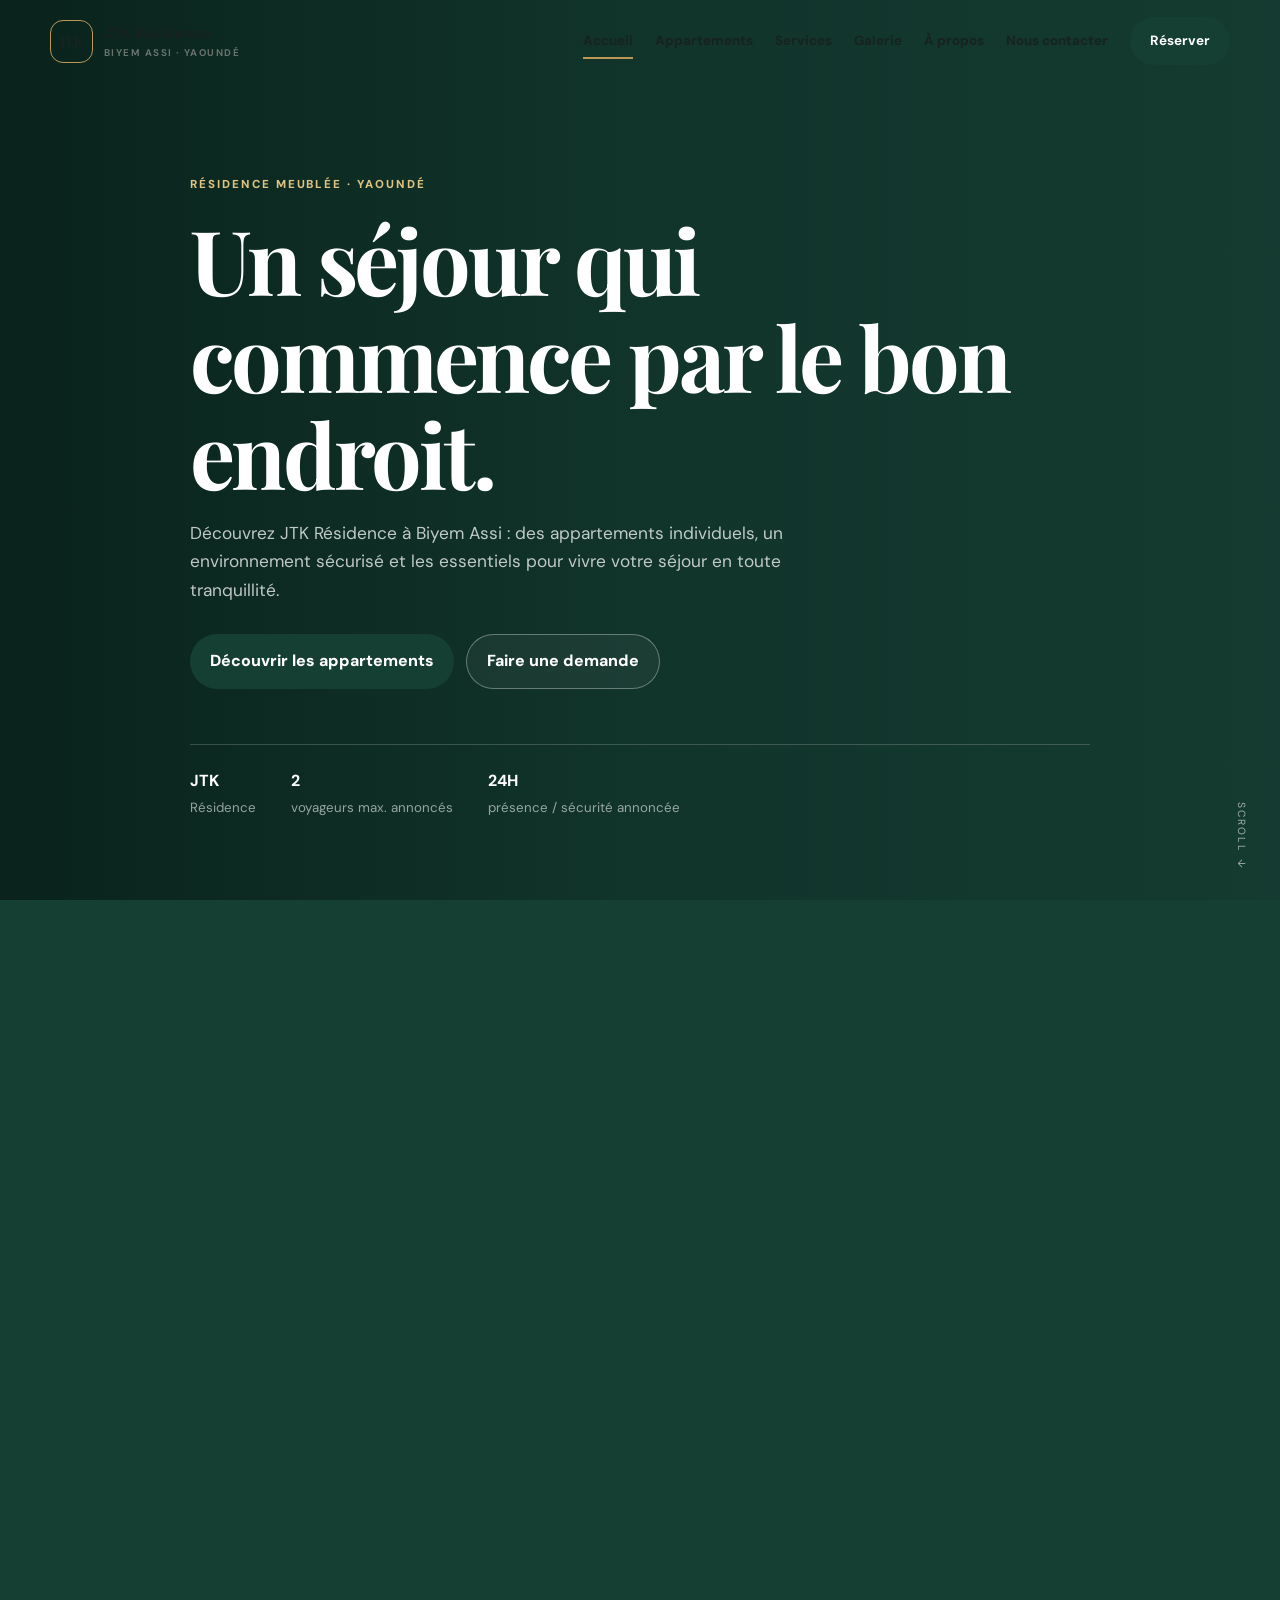
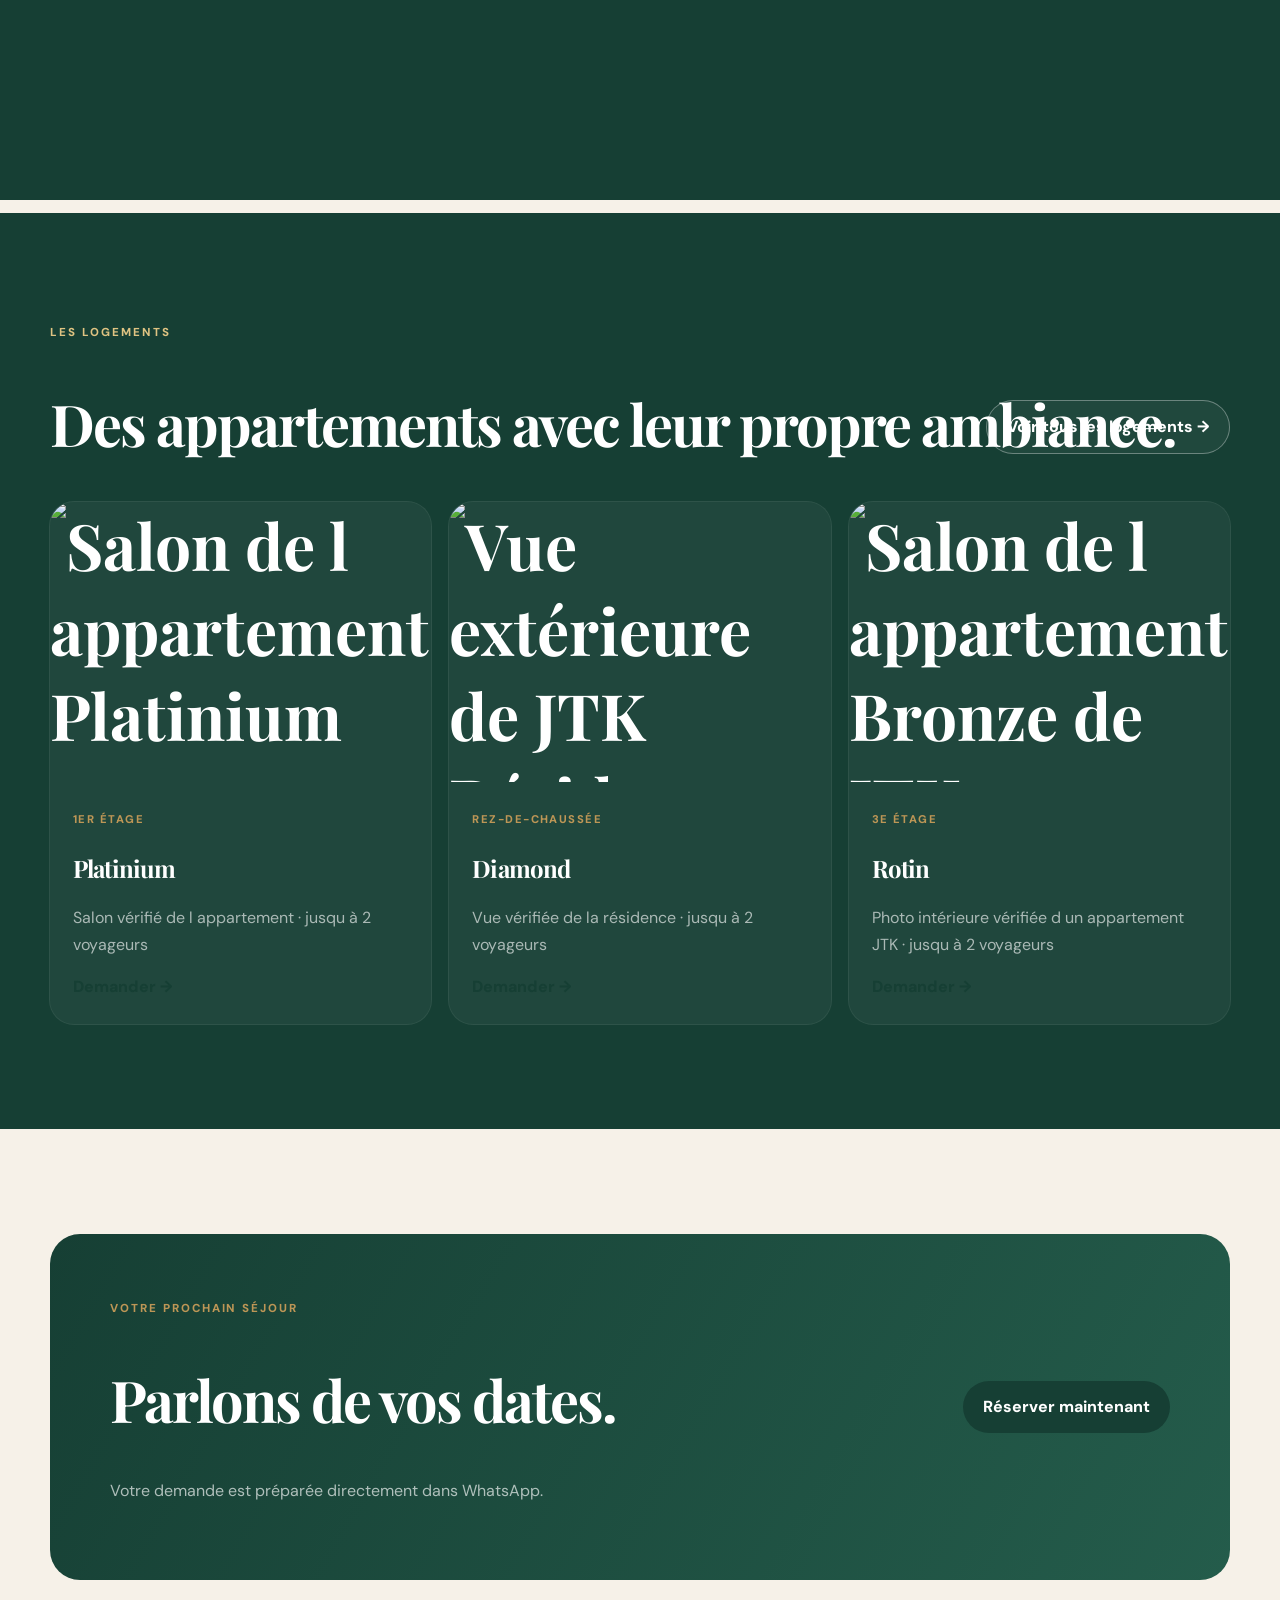
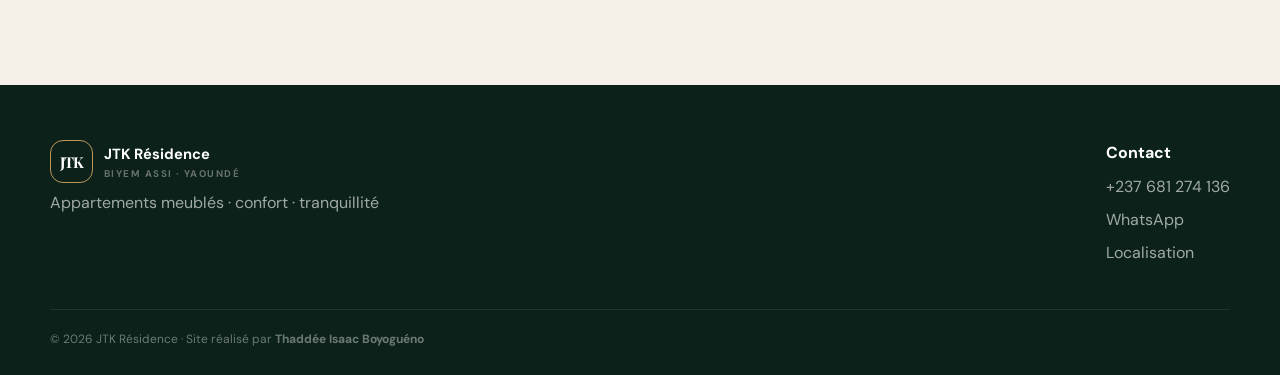
==== commit 5af5662e: "Remplace les aperçus par de vraies photos JTK vérifiées" ====
--- a/index.html
+++ b/index.html
@@ -3,7 +3,7 @@
 <header class="header"><div class="wrap nav"><a class="brand" href="index.html"><span>JTK</span><b>JTK Résidence<small>Biyem Assi · Yaoundé</small></b></a><button class="menu" type="button" aria-label="Ouvrir le menu" aria-expanded="false" aria-controls="main-menu"><span></span><span></span><span></span></button><nav id="main-menu" aria-label="Navigation principale"><a href="index.html">Accueil</a><a href="appartements.html">Appartements</a><a href="services.html">Services</a><a href="galerie.html">Galerie</a><a href="a-propos.html">À propos</a><a href="contact.html">Nous contacter</a><a class="pill nav-cta" href="reservation.html">Réserver</a></nav></div></header>
 <main><section class="hero"><div class="hero-bg"></div><div class="wrap hero-content reveal"><em>RÉSIDENCE MEUBLÉE · YAOUNDÉ</em><h1>Un séjour qui commence par le bon endroit.</h1><p>Découvrez JTK Résidence à Biyem Assi : des appartements individuels, un environnement sécurisé et les essentiels pour vivre votre séjour en toute tranquillité.</p><div class="actions"><a class="pill" href="appartements.html">Découvrir les appartements</a><a class="ghost" href="reservation.html">Faire une demande</a></div><div class="stats"><div><strong>JTK</strong><small>Résidence</small></div><div><strong>2</strong><small>voyageurs max. annoncés</small></div><div><strong>24H</strong><small>présence / sécurité annoncée</small></div></div></div><span class="scroll">SCROLL ↓</span></section>
 <section class="section"><div class="wrap grid2"><div class="image-card reveal"><img src="https://a0.muscache.com/im/pictures/hosting/Hosting-U3RheVN1cHBseUxpc3Rpbmc6MTQ2MDY1MzM5MTc4NDMzODM2MA%3D%3D/original/935812b8-adc8-4808-ad6f-bfb70c0d30cc.jpeg?im_w=1440" alt="JTK Résidence"></div><div class="reveal"><em class="gold">LA RÉSIDENCE</em><h2>Confort, intimité et simplicité.</h2><p>Les informations publiques présentent JTK Résidence comme une résidence située en face de la Bicec Biyem Assi, avec accès goudronné et appartements individuels.</p><div class="mini-grid"><article><b>01</b><h3>Intimité</h3><p>Chaque logement est indépendant.</p></article><article><b>02</b><h3>Confort</h3><p>Wi‑Fi, climatisation, eau chaude et cuisine annoncés.</p></article><article><b>03</b><h3>Sécurité</h3><p>Caméras et présence sur place annoncées.</p></article><article><b>04</b><h3>Parking</h3><p>Stationnement gratuit annoncé.</p></article></div></div></div></section>
-<section class="section dark"><div class="wrap"><div class="heading reveal"><em>LES LOGEMENTS</em><h2>Des appartements avec leur propre ambiance.</h2><a class="ghost" href="appartements.html">Voir tous les logements →</a></div><div class="cards"><article class="card reveal"><div class="card-img photo"></div><div><span>1er étage</span><h3>Platinium</h3><p>1 chambre · jusqu'à 2 voyageurs</p><a href="reservation.html">Demander →</a></div></article><article class="card reveal"><div class="card-img art">JTK</div><div><span>Rez-de-chaussée</span><h3>Diamond</h3><p>1 chambre · jusqu'à 2 voyageurs</p><a href="reservation.html">Demander →</a></div></article><article class="card reveal"><div class="card-img art2">JTK</div><div><span>3e étage</span><h3>Rotin</h3><p>1 chambre · jusqu'à 2 voyageurs</p><a href="reservation.html">Demander →</a></div></article></div></div></section>
+<section class="section dark"><div class="wrap"><div class="heading reveal"><em>LES LOGEMENTS</em><h2>Des appartements avec leur propre ambiance.</h2><a class="ghost" href="appartements.html">Voir tous les logements →</a></div><div class="cards"><article class="card reveal"><div class="card-img real-photo"><img src="https://q-xx.bstatic.com/xdata/images/hotel/max300/613158095.jpg?k=64481476c9359399f3507db5d82df6b065706e4c1b22ac629ec8b9998d83d2c6&o=" alt="Salon de l appartement Platinium"></div><div><span>1er étage</span><h3>Platinium</h3><p>Salon vérifié de l appartement · jusqu à 2 voyageurs</p><a href="reservation.html">Demander →</a></div></article><article class="card reveal"><div class="card-img real-photo"><img src="https://q-xx.bstatic.com/xdata/images/hotel/max300/613158145.jpg?k=b93ecaf252e5aac85de8d52b322e01d6deacbe288ff9e232c4cf8a9c4f36baee&o=" alt="Vue extérieure de JTK Résidence"></div><div><span>Rez-de-chaussée</span><h3>Diamond</h3><p>Vue vérifiée de la résidence · jusqu à 2 voyageurs</p><a href="reservation.html">Demander →</a></div></article><article class="card reveal"><div class="card-img real-photo"><img src="https://a0.muscache.com/im/pictures/miso/Hosting-1460653391784338360/original/7025c20b-6c56-4e82-afe2-aa348201d89a.jpeg?im_w=720" alt="Salon de l appartement Bronze de JTK Résidence"></div><div><span>3e étage</span><h3>Rotin</h3><p>Photo intérieure vérifiée d un appartement JTK · jusqu à 2 voyageurs</p><a href="reservation.html">Demander →</a></div></article></div></div></section>
 <section class="section"><div class="wrap cta reveal"><div><em class="gold">VOTRE PROCHAIN SÉJOUR</em><h2>Parlons de vos dates.</h2><p>Votre demande est préparée directement dans WhatsApp.</p></div><a class="pill" href="reservation.html">Réserver maintenant</a></div></section></main>
 <footer><div class="wrap foot"><div><div class="brand"><span>JTK</span><b>JTK Résidence<small>Biyem Assi · Yaoundé</small></b></div><p>Appartements meublés · confort · tranquillité</p></div><div><b>Contact</b><a href="tel:+237681274136">+237 681 274 136</a><a href="https://wa.me/237681274136" target="_blank">WhatsApp</a><a href="contact.html">Localisation</a></div></div><div class="copy">© <span class="year"></span> JTK Résidence · Site réalisé par <strong>Thaddée Isaac Boyoguéno</strong></div></footer>
 <script src="assets/js/main.js"></script></body></html>
--- a/assets/css/style.css
+++ b/assets/css/style.css
@@ -1 +1 @@
-@import url('https://fonts.googleapis.com/css2?family=DM+Sans:wght@400;500;600;700&family=Playfair+Display:wght@500;600;700&display=swap');:root{--green:#163f34;--green2:#245c4b;--cream:#f6f1e8;--gold:#bd9656;--ink:#18221e;--muted:#68736e;--line:rgba(24,34,30,.12);--shadow:0 24px 70px rgba(10,30,23,.13)}*{box-sizing:border-box}html{scroll-behavior:smooth}body{margin:0;background:var(--cream);color:var(--ink);font:16px/1.65 "DM Sans",sans-serif}a{text-decoration:none;color:inherit}img{max-width:100%;display:block}.wrap{width:min(1180px,calc(100% - 36px));margin:auto}h1,h2,h3{font-family:"Playfair Display",serif;line-height:1.08;letter-spacing:-.035em}h1{font-size:clamp(3rem,7vw,6.4rem);margin:15px 0}h2{font-size:clamp(2.3rem,4.5vw,4rem)}h3{font-size:1.5rem}p{color:var(--muted)}em{font-style:normal;color:#dfc382;letter-spacing:.17em;font-size:.72rem;font-weight:800}.header{position:fixed;z-index:1000;top:0;left:0;right:0;padding:17px 0;transition:.35s}.header.scrolled{background:#f6f1e8ef;backdrop-filter:blur(16px);box-shadow:0 8px 30px #0000000d}.nav{display:flex;align-items:center;justify-content:space-between}.brand{display:flex;align-items:center;gap:11px}.brand>span,.loader-logo{width:43px;height:43px;border:1px solid var(--gold);border-radius:13px;display:grid;place-items:center;font:700 15px "Playfair Display",serif;letter-spacing:-.08em}.brand b{font-size:.92rem}.brand small{display:block;font-size:.61rem;letter-spacing:.15em;color:var(--muted);text-transform:uppercase}.nav nav{display:flex;align-items:center;gap:22px}.nav nav a{font-size:.84rem;font-weight:700;position:relative}.nav nav a:not(.pill)::after{content:"";position:absolute;left:0;right:0;bottom:-7px;height:2px;background:var(--gold);transform:scaleX(0);transform-origin:center;transition:.25s}.nav nav a:not(.pill):hover::after,.nav nav a[aria-current="page"]::after{transform:scaleX(1)}.pill,.ghost{display:inline-flex;align-items:center;justify-content:center;padding:13px 20px;border-radius:999px;font-weight:800;transition:.3s}.pill{background:var(--green);color:#fff}.pill:hover{transform:translateY(-3px);background:var(--green2);box-shadow:0 14px 30px #163f3430}.ghost{border:1px solid #ffffff55;color:#fff;background:#ffffff0c}.menu{display:none;flex:0 0 44px;width:44px;height:44px;position:relative;z-index:1101;border:0;border-radius:14px;background:transparent;backdrop-filter:none;padding:10px;cursor:pointer}.menu span{display:block!important;width:22px!important;height:3px!important;min-height:3px!important;background:#000!important;border-radius:3px!important;margin:3px auto!important;opacity:1!important;visibility:visible!important;transition:.25s}.menu.active span:nth-child(1){transform:translateY(6px) rotate(45deg)}.menu.active span:nth-child(2){opacity:0!important}.menu.active span:nth-child(3){transform:translateY(-6px) rotate(-45deg)}.hero{min-height:100svh;background:var(--green);color:#fff;position:relative;display:grid;align-items:end;overflow:hidden}.hero-bg{position:absolute;inset:0;background:linear-gradient(90deg,#071e18d9,#071e1855,#071e1820),url("https://a0.muscache.com/im/pictures/hosting/Hosting-U3RheVN1cHBseUxpc3Rpbmc6MTQ2MDY1MzM5MTc4NDMzODM2MA%3D%3D/original/935812b8-adc8-4808-ad6f-bfb70c0d30cc.jpeg?im_w=1440") center/cover;animation:zoom 10s ease-out}.hero-content{position:relative;padding:165px 0 75px;max-width:900px}.hero p{max-width:650px;color:#ffffffbd;font-size:1.08rem}.actions{display:flex;gap:12px;flex-wrap:wrap;margin-top:30px}.stats{display:flex;gap:35px;flex-wrap:wrap;border-top:1px solid #ffffff2e;margin-top:55px;padding-top:23px}.stats strong{display:block;color:#fff}.stats small{color:#ffffff91}.scroll{position:absolute;right:30px;bottom:30px;writing-mode:vertical-rl;font-size:.65rem;letter-spacing:.2em;color:#ffffff99}.section{padding:105px 0}.grid2{display:grid;grid-template-columns:1fr 1fr;gap:75px;align-items:center}.image-card{border-radius:28px;overflow:hidden;box-shadow:var(--shadow)}.image-card img{height:600px;width:100%;object-fit:cover}.gold{color:var(--gold)}.mini-grid{display:grid;grid-template-columns:1fr 1fr;gap:12px;margin:28px 0}.mini-grid article{background:#fff;border:1px solid var(--line);border-radius:18px;padding:19px}.mini-grid b{color:var(--gold)}.mini-grid h3{margin:8px 0}.mini-grid p{font-size:.88rem;margin:0}.dark{background:var(--green);color:#fff}.dark p{color:#ffffff9e}.heading{margin-bottom:38px;position:relative}.heading .ghost{position:absolute;right:0;bottom:0}.cards{display:grid;grid-template-columns:repeat(3,1fr);gap:18px}.card{background:#fff;border-radius:24px;overflow:hidden;box-shadow:0 0 0 1px var(--line);transition:.4s}.dark .card{background:#ffffff0b;box-shadow:0 0 0 1px #ffffff1a}.card:hover{transform:translateY(-7px);box-shadow:var(--shadow)}.card-img{height:280px;display:grid;place-items:center;color:#fff;font:700 4rem "Playfair Display",serif;overflow:hidden}.photo{background:url("https://a0.muscache.com/im/pictures/hosting/Hosting-U3RheVN1cHBseUxpc3Rpbmc6MTQ2MDY1MzM5MTc4NDMzODM2MA%3D%3D/original/935812b8-adc8-4808-ad6f-bfb70c0d30cc.jpeg?im_w=1440") center/cover}.art{background:linear-gradient(135deg,#cdb995,#49715f)}.art2{background:linear-gradient(135deg,#a77b4e,#183d32)}.art3{background:linear-gradient(135deg,#765438,#345d4e)}.art4{background:linear-gradient(135deg,#d9cbb7,#658374)}.card>div:last-child{padding:23px}.card span{font-size:.7rem;text-transform:uppercase;letter-spacing:.13em;color:var(--gold);font-weight:800}.card a:not(.pill){font-weight:800;color:var(--green)}.cta{background:linear-gradient(120deg,var(--green),var(--green2));border-radius:30px;padding:60px;color:#fff;display:flex;justify-content:space-between;align-items:center;gap:25px}.cta p{color:#ffffffa6}.pagehero{padding:180px 0 90px;background:linear-gradient(120deg,var(--green),var(--green2));color:#fff}.pagehero p{max-width:700px;color:#ffffffad}.light{grid-template-columns:repeat(2,1fr)}.service-grid{display:grid;grid-template-columns:repeat(4,1fr);gap:15px}.service{background:#fff;padding:27px;border-radius:22px;border:1px solid var(--line);transition:.35s}.service:hover{transform:translateY(-6px);box-shadow:var(--shadow)}.service>b{width:45px;height:45px;border-radius:14px;background:var(--cream);color:var(--green);display:grid;place-items:center}.service h2{font-size:1.45rem;margin:18px 0 7px}.service p{margin:0}.gallery{display:grid;grid-template-columns:1.4fr .8fr .8fr;grid-auto-rows:260px;gap:12px}.gallery>*{border-radius:22px;min-height:0}.gallery .wide{grid-row:span 2}.gallery img{width:100%;height:100%;object-fit:cover}.quote{background:#fff;border-radius:28px;padding:45px;box-shadow:var(--shadow)}.quote span{font:700 6rem "Playfair Display",serif;color:var(--gold);line-height:.5}.form-wrap,.contact-grid{display:grid;grid-template-columns:1.2fr .8fr;gap:25px}.form-card,.side-card{background:#fff;border:1px solid var(--line);border-radius:26px;padding:32px}.form{display:grid;gap:16px}.form label{font-size:.8rem;font-weight:800;display:grid;gap:7px}.form input,.form select,.form textarea{border:1px solid var(--line);border-radius:13px;padding:13px;background:#fff;outline:none}.form textarea{min-height:140px;resize:vertical}.booking-form{display:grid;gap:20px}.booking-form label{font-size:.8rem;font-weight:800;display:grid;gap:8px;color:var(--ink)}.booking-form input,.booking-form select,.booking-form textarea{width:100%;min-height:54px;border:1px solid var(--line);border-radius:16px;padding:15px 17px;background:#fff;color:var(--ink);font:inherit;outline:none;transition:.25s ease;box-shadow:0 4px 18px rgba(10,30,23,.04)}.booking-form input::placeholder,.booking-form textarea::placeholder{color:#9aa39f}.booking-form input:focus,.booking-form select:focus,.booking-form textarea:focus{border-color:var(--gold);box-shadow:0 0 0 4px rgba(189,150,86,.12)}.booking-form input[type="date"]{cursor:pointer;color-scheme:light}.booking-form select{cursor:pointer}.booking-form textarea{min-height:135px;resize:vertical}.booking-form .row{display:grid;grid-template-columns:1fr 1fr;gap:16px}.booking-submit{width:100%;margin-top:2px;border:0;cursor:pointer}.booking-form>small{color:var(--muted);font-size:.75rem;text-align:center}.row{display:grid;grid-template-columns:1fr 1fr;gap:15px}.side-card{display:flex;flex-direction:column;align-items:flex-start;gap:13px}.side-card h2{margin:8px 0}.map{width:100%;height:500px;border:0;border-radius:26px}.lightbox{display:none;position:fixed;z-index:2000;inset:0;background:#071e18ee;place-items:center;padding:20px}.lightbox.open{display:grid}.lightbox img{max-height:90vh;max-width:92vw;border-radius:20px}.lightbox button{position:absolute;right:22px;top:20px;border:0;background:#ffffff1a;color:#fff;border-radius:50%;width:45px;height:45px;font-size:1.4rem}.preloader{position:fixed;z-index:3000;inset:0;background:var(--green);color:#fff;display:grid;place-content:center;text-align:center;transition:.55s}.preloader.hide{opacity:0;visibility:hidden}.preloader i{display:block;width:160px;height:2px;background:linear-gradient(90deg,transparent,var(--gold),transparent);margin:16px auto;animation:load 1s infinite}.page-wipe{position:fixed;z-index:2500;inset:0;background:var(--green);transform:translateY(100%);pointer-events:none}.page-wipe.go{animation:wipe .65s ease forwards}.reveal{opacity:0;transform:translateY(25px);transition:.8s}.reveal.show{opacity:1;transform:none}footer{background:#0b211a;color:#fff;padding:55px 0 25px}footer p,footer a{color:#ffffff9c;display:block;margin:7px 0}.foot{display:flex;justify-content:space-between;gap:30px;padding-bottom:35px;border-bottom:1px solid #ffffff17}.copy{width:min(1180px,calc(100% - 36px));margin:20px auto 0;color:#ffffff66;font-size:.75rem}@keyframes zoom{to{transform:scale(1.05)}}@keyframes load{50%{opacity:.4}}@keyframes wipe{0%{transform:translateY(100%)}45%{transform:translateY(0)}100%{transform:translateY(-100%)}}@media(max-width:1024px){.menu{display:grid;place-items:center}.nav>nav{position:fixed;left:14px;right:14px;top:78px;background:#f6f1e8;padding:24px;border:1px solid var(--line);border-radius:24px;display:grid;gap:6px;box-shadow:var(--shadow);transform:translateY(-12px) scale(.98);opacity:0;pointer-events:none;visibility:hidden;transition:.28s ease}.nav>nav.open{transform:none;opacity:1;pointer-events:auto;visibility:visible}.nav>nav a{padding:13px 10px;border-radius:12px;font-size:.95rem}.nav>nav a:not(.pill)::after{display:none}.nav>nav a:hover,.nav>nav a[aria-current="page"]{background:#ffffff}.nav>nav .nav-cta{margin-top:8px;padding:14px}.grid2,.contact-grid,.form-wrap{grid-template-columns:1fr}.cards{grid-template-columns:1fr 1fr}.service-grid{grid-template-columns:1fr 1fr}.heading .ghost{position:static;margin-top:15px}.gallery{grid-template-columns:1fr 1fr}}@media(max-width:600px){.wrap{width:calc(100% - 28px)}.section{padding:75px 0}.hero-content{padding:145px 0 60px}.cards,.light,.service-grid,.row,.booking-form .row{grid-template-columns:1fr}.image-card img{height:430px}.gallery{grid-template-columns:1fr;grid-auto-rows:210px}.gallery .wide{grid-row:span 1}.cta{padding:38px 25px;display:block}.cta .pill{margin-top:15px}.foot{display:grid}.pagehero{padding:145px 0 70px}}@media(prefers-reduced-motion:reduce){*{animation:none!important;transition:none!important;scroll-behavior:auto!important}.reveal{opacity:1;transform:none}}+@import url('https://fonts.googleapis.com/css2?family=DM+Sans:wght@400;500;600;700&family=Playfair+Display:wght@500;600;700&display=swap');:root{--green:#163f34;--green2:#245c4b;--cream:#f6f1e8;--gold:#bd9656;--ink:#18221e;--muted:#68736e;--line:rgba(24,34,30,.12);--shadow:0 24px 70px rgba(10,30,23,.13)}*{box-sizing:border-box}html{scroll-behavior:smooth}body{margin:0;background:var(--cream);color:var(--ink);font:16px/1.65 "DM Sans",sans-serif}a{text-decoration:none;color:inherit}img{max-width:100%;display:block}.wrap{width:min(1180px,calc(100% - 36px));margin:auto}h1,h2,h3{font-family:"Playfair Display",serif;line-height:1.08;letter-spacing:-.035em}h1{font-size:clamp(3rem,7vw,6.4rem);margin:15px 0}h2{font-size:clamp(2.3rem,4.5vw,4rem)}h3{font-size:1.5rem}p{color:var(--muted)}em{font-style:normal;color:#dfc382;letter-spacing:.17em;font-size:.72rem;font-weight:800}.header{position:fixed;z-index:1000;top:0;left:0;right:0;padding:17px 0;transition:.35s}.header.scrolled{background:#f6f1e8ef;backdrop-filter:blur(16px);box-shadow:0 8px 30px #0000000d}.nav{display:flex;align-items:center;justify-content:space-between}.brand{display:flex;align-items:center;gap:11px}.brand>span,.loader-logo{width:43px;height:43px;border:1px solid var(--gold);border-radius:13px;display:grid;place-items:center;font:700 15px "Playfair Display",serif;letter-spacing:-.08em}.brand b{font-size:.92rem}.brand small{display:block;font-size:.61rem;letter-spacing:.15em;color:var(--muted);text-transform:uppercase}.nav nav{display:flex;align-items:center;gap:22px}.nav nav a{font-size:.84rem;font-weight:700;position:relative}.nav nav a:not(.pill)::after{content:"";position:absolute;left:0;right:0;bottom:-7px;height:2px;background:var(--gold);transform:scaleX(0);transform-origin:center;transition:.25s}.nav nav a:not(.pill):hover::after,.nav nav a[aria-current="page"]::after{transform:scaleX(1)}.pill,.ghost{display:inline-flex;align-items:center;justify-content:center;padding:13px 20px;border-radius:999px;font-weight:800;transition:.3s}.pill{background:var(--green);color:#fff}.pill:hover{transform:translateY(-3px);background:var(--green2);box-shadow:0 14px 30px #163f3430}.ghost{border:1px solid #ffffff55;color:#fff;background:#ffffff0c}.menu{display:none;flex:0 0 44px;width:44px;height:44px;position:relative;z-index:1101;border:0;border-radius:14px;background:transparent;backdrop-filter:none;padding:10px;cursor:pointer}.menu span{display:block!important;width:22px!important;height:3px!important;min-height:3px!important;background:#000!important;border-radius:3px!important;margin:3px auto!important;opacity:1!important;visibility:visible!important;transition:.25s}.menu.active span:nth-child(1){transform:translateY(6px) rotate(45deg)}.menu.active span:nth-child(2){opacity:0!important}.menu.active span:nth-child(3){transform:translateY(-6px) rotate(-45deg)}.hero{min-height:100svh;background:var(--green);color:#fff;position:relative;display:grid;align-items:end;overflow:hidden}.hero-bg{position:absolute;inset:0;background:linear-gradient(90deg,#071e18d9,#071e1855,#071e1820),url("https://a0.muscache.com/im/pictures/hosting/Hosting-U3RheVN1cHBseUxpc3Rpbmc6MTQ2MDY1MzM5MTc4NDMzODM2MA%3D%3D/original/935812b8-adc8-4808-ad6f-bfb70c0d30cc.jpeg?im_w=1440") center/cover;animation:zoom 10s ease-out}.hero-content{position:relative;padding:165px 0 75px;max-width:900px}.hero p{max-width:650px;color:#ffffffbd;font-size:1.08rem}.actions{display:flex;gap:12px;flex-wrap:wrap;margin-top:30px}.stats{display:flex;gap:35px;flex-wrap:wrap;border-top:1px solid #ffffff2e;margin-top:55px;padding-top:23px}.stats strong{display:block;color:#fff}.stats small{color:#ffffff91}.scroll{position:absolute;right:30px;bottom:30px;writing-mode:vertical-rl;font-size:.65rem;letter-spacing:.2em;color:#ffffff99}.section{padding:105px 0}.grid2{display:grid;grid-template-columns:1fr 1fr;gap:75px;align-items:center}.image-card{border-radius:28px;overflow:hidden;box-shadow:var(--shadow)}.image-card img{height:600px;width:100%;object-fit:cover}.gold{color:var(--gold)}.mini-grid{display:grid;grid-template-columns:1fr 1fr;gap:12px;margin:28px 0}.mini-grid article{background:#fff;border:1px solid var(--line);border-radius:18px;padding:19px}.mini-grid b{color:var(--gold)}.mini-grid h3{margin:8px 0}.mini-grid p{font-size:.88rem;margin:0}.dark{background:var(--green);color:#fff}.dark p{color:#ffffff9e}.heading{margin-bottom:38px;position:relative}.heading .ghost{position:absolute;right:0;bottom:0}.cards{display:grid;grid-template-columns:repeat(3,1fr);gap:18px}.card{background:#fff;border-radius:24px;overflow:hidden;box-shadow:0 0 0 1px var(--line);transition:.4s}.dark .card{background:#ffffff0b;box-shadow:0 0 0 1px #ffffff1a}.card:hover{transform:translateY(-7px);box-shadow:var(--shadow)}.card-img{height:280px;display:grid;place-items:center;color:#fff;font:700 4rem "Playfair Display",serif;overflow:hidden}.photo{background:url("https://a0.muscache.com/im/pictures/hosting/Hosting-U3RheVN1cHBseUxpc3Rpbmc6MTQ2MDY1MzM5MTc4NDMzODM2MA%3D%3D/original/935812b8-adc8-4808-ad6f-bfb70c0d30cc.jpeg?im_w=720") center/cover}.art{background:url("https://q-xx.bstatic.com/xdata/images/hotel/max300/613158095.jpg?k=64481476c9359399f3507db5d82df6b065706e4c1b22ac629ec8b9998d83d2c6&o=") center/cover}.art2{background:url("https://a0.muscache.com/im/pictures/miso/Hosting-1460653391784338360/original/7025c20b-6c56-4e82-afe2-aa348201d89a.jpeg?im_w=720") center/cover}.art3{background:url("https://q-xx.bstatic.com/xdata/images/hotel/max300/613158139.jpg?k=9645d9c2ebbf2052eb5123957e622790c2cb62b73bff16626c76acb71eb68da8&o=") center/cover}.art4{background:url("https://q-xx.bstatic.com/xdata/images/hotel/max300/613158145.jpg?k=b93ecaf252e5aac85de8d52b322e01d6deacbe288ff9e232c4cf8a9c4f36baee&o=") center/cover}.real-photo img{width:100%;height:100%;object-fit:cover}.card>div:last-child{padding:23px}.card span{font-size:.7rem;text-transform:uppercase;letter-spacing:.13em;color:var(--gold);font-weight:800}.card a:not(.pill){font-weight:800;color:var(--green)}.cta{background:linear-gradient(120deg,var(--green),var(--green2));border-radius:30px;padding:60px;color:#fff;display:flex;justify-content:space-between;align-items:center;gap:25px}.cta p{color:#ffffffa6}.pagehero{padding:180px 0 90px;background:linear-gradient(120deg,var(--green),var(--green2));color:#fff}.pagehero p{max-width:700px;color:#ffffffad}.light{grid-template-columns:repeat(2,1fr)}.service-grid{display:grid;grid-template-columns:repeat(4,1fr);gap:15px}.service{background:#fff;padding:27px;border-radius:22px;border:1px solid var(--line);transition:.35s}.service:hover{transform:translateY(-6px);box-shadow:var(--shadow)}.service>b{width:45px;height:45px;border-radius:14px;background:var(--cream);color:var(--green);display:grid;place-items:center}.service h2{font-size:1.45rem;margin:18px 0 7px}.service p{margin:0}.gallery{display:grid;grid-template-columns:1.35fr .8fr .8fr;grid-auto-rows:280px;gap:14px}.gallery figure{position:relative;margin:0;border-radius:24px;overflow:hidden;background:#102d25;box-shadow:0 14px 45px rgba(10,30,23,.12);cursor:zoom-in}.gallery .wide{grid-column:span 2;grid-row:span 2}.gallery figure img{width:100%;height:100%;object-fit:cover;transition:transform .6s ease}.gallery figure:hover img{transform:scale(1.04)}.gallery figcaption{position:absolute;left:0;right:0;bottom:0;padding:34px 20px 18px;color:#fff;font-size:.78rem;font-weight:800;background:linear-gradient(transparent,rgba(7,30,24,.82));letter-spacing:.04em}.gallery .gallery-tag{position:absolute;top:15px;left:15px;z-index:2;padding:7px 10px;border-radius:999px;background:#ffffffdd;color:var(--green);font-size:.62rem;font-weight:900;letter-spacing:.1em;text-transform:uppercase}.quote{background:#fff;border-radius:28px;padding:45px;box-shadow:var(--shadow)}.quote span{font:700 6rem "Playfair Display",serif;color:var(--gold);line-height:.5}.form-wrap,.contact-grid{display:grid;grid-template-columns:1.2fr .8fr;gap:25px}.form-card,.side-card{background:#fff;border:1px solid var(--line);border-radius:26px;padding:32px}.form{display:grid;gap:16px}.form label{font-size:.8rem;font-weight:800;display:grid;gap:7px}.form input,.form select,.form textarea{border:1px solid var(--line);border-radius:13px;padding:13px;background:#fff;outline:none}.form textarea{min-height:140px;resize:vertical}.booking-form{display:grid;gap:20px}.booking-form label{font-size:.8rem;font-weight:800;display:grid;gap:8px;color:var(--ink)}.booking-form input,.booking-form select,.booking-form textarea{width:100%;min-height:54px;border:1px solid var(--line);border-radius:16px;padding:15px 17px;background:#fff;color:var(--ink);font:inherit;outline:none;transition:.25s ease;box-shadow:0 4px 18px rgba(10,30,23,.04)}.booking-form input::placeholder,.booking-form textarea::placeholder{color:#9aa39f}.booking-form input:focus,.booking-form select:focus,.booking-form textarea:focus{border-color:var(--gold);box-shadow:0 0 0 4px rgba(189,150,86,.12)}.booking-form input[type="date"]{cursor:pointer;color-scheme:light}.booking-form select{cursor:pointer}.booking-form textarea{min-height:135px;resize:vertical}.booking-form .row{display:grid;grid-template-columns:1fr 1fr;gap:16px}.booking-submit{width:100%;margin-top:2px;border:0;cursor:pointer}.booking-form>small{color:var(--muted);font-size:.75rem;text-align:center}.row{display:grid;grid-template-columns:1fr 1fr;gap:15px}.side-card{display:flex;flex-direction:column;align-items:flex-start;gap:13px}.side-card h2{margin:8px 0}.map{width:100%;height:500px;border:0;border-radius:26px}.lightbox{display:none;position:fixed;z-index:2000;inset:0;background:#071e18ee;place-items:center;padding:20px}.lightbox.open{display:grid}.lightbox img{max-height:90vh;max-width:92vw;border-radius:20px}.lightbox button{position:absolute;right:22px;top:20px;border:0;background:#ffffff1a;color:#fff;border-radius:50%;width:45px;height:45px;font-size:1.4rem}.preloader{position:fixed;z-index:3000;inset:0;background:var(--green);color:#fff;display:grid;place-content:center;text-align:center;transition:.55s}.preloader.hide{opacity:0;visibility:hidden}.preloader i{display:block;width:160px;height:2px;background:linear-gradient(90deg,transparent,var(--gold),transparent);margin:16px auto;animation:load 1s infinite}.page-wipe{position:fixed;z-index:2500;inset:0;background:var(--green);transform:translateY(100%);pointer-events:none}.page-wipe.go{animation:wipe .65s ease forwards}.reveal{opacity:0;transform:translateY(25px);transition:.8s}.reveal.show{opacity:1;transform:none}footer{background:#0b211a;color:#fff;padding:55px 0 25px}footer p,footer a{color:#ffffff9c;display:block;margin:7px 0}.foot{display:flex;justify-content:space-between;gap:30px;padding-bottom:35px;border-bottom:1px solid #ffffff17}.copy{width:min(1180px,calc(100% - 36px));margin:20px auto 0;color:#ffffff66;font-size:.75rem}@keyframes zoom{to{transform:scale(1.05)}}@keyframes load{50%{opacity:.4}}@keyframes wipe{0%{transform:translateY(100%)}45%{transform:translateY(0)}100%{transform:translateY(-100%)}}@media(max-width:1024px){.menu{display:grid;place-items:center}.nav>nav{position:fixed;left:14px;right:14px;top:78px;background:#f6f1e8;padding:24px;border:1px solid var(--line);border-radius:24px;display:grid;gap:6px;box-shadow:var(--shadow);transform:translateY(-12px) scale(.98);opacity:0;pointer-events:none;visibility:hidden;transition:.28s ease}.nav>nav.open{transform:none;opacity:1;pointer-events:auto;visibility:visible}.nav>nav a{padding:13px 10px;border-radius:12px;font-size:.95rem}.nav>nav a:not(.pill)::after{display:none}.nav>nav a:hover,.nav>nav a[aria-current="page"]{background:#ffffff}.nav>nav .nav-cta{margin-top:8px;padding:14px}.grid2,.contact-grid,.form-wrap{grid-template-columns:1fr}.cards{grid-template-columns:1fr 1fr}.service-grid{grid-template-columns:1fr 1fr}.heading .ghost{position:static;margin-top:15px}.gallery{grid-template-columns:1fr 1fr}}@media(max-width:600px){.wrap{width:calc(100% - 28px)}.section{padding:75px 0}.hero-content{padding:145px 0 60px}.cards,.light,.service-grid,.row,.booking-form .row{grid-template-columns:1fr}.image-card img{height:430px}.gallery{grid-template-columns:1fr;grid-auto-rows:245px}.gallery .wide{grid-column:span 1;grid-row:span 1}.cta{padding:38px 25px;display:block}.cta .pill{margin-top:15px}.foot{display:grid}.pagehero{padding:145px 0 70px}}@media(prefers-reduced-motion:reduce){*{animation:none!important;transition:none!important;scroll-behavior:auto!important}.reveal{opacity:1;transform:none}}
